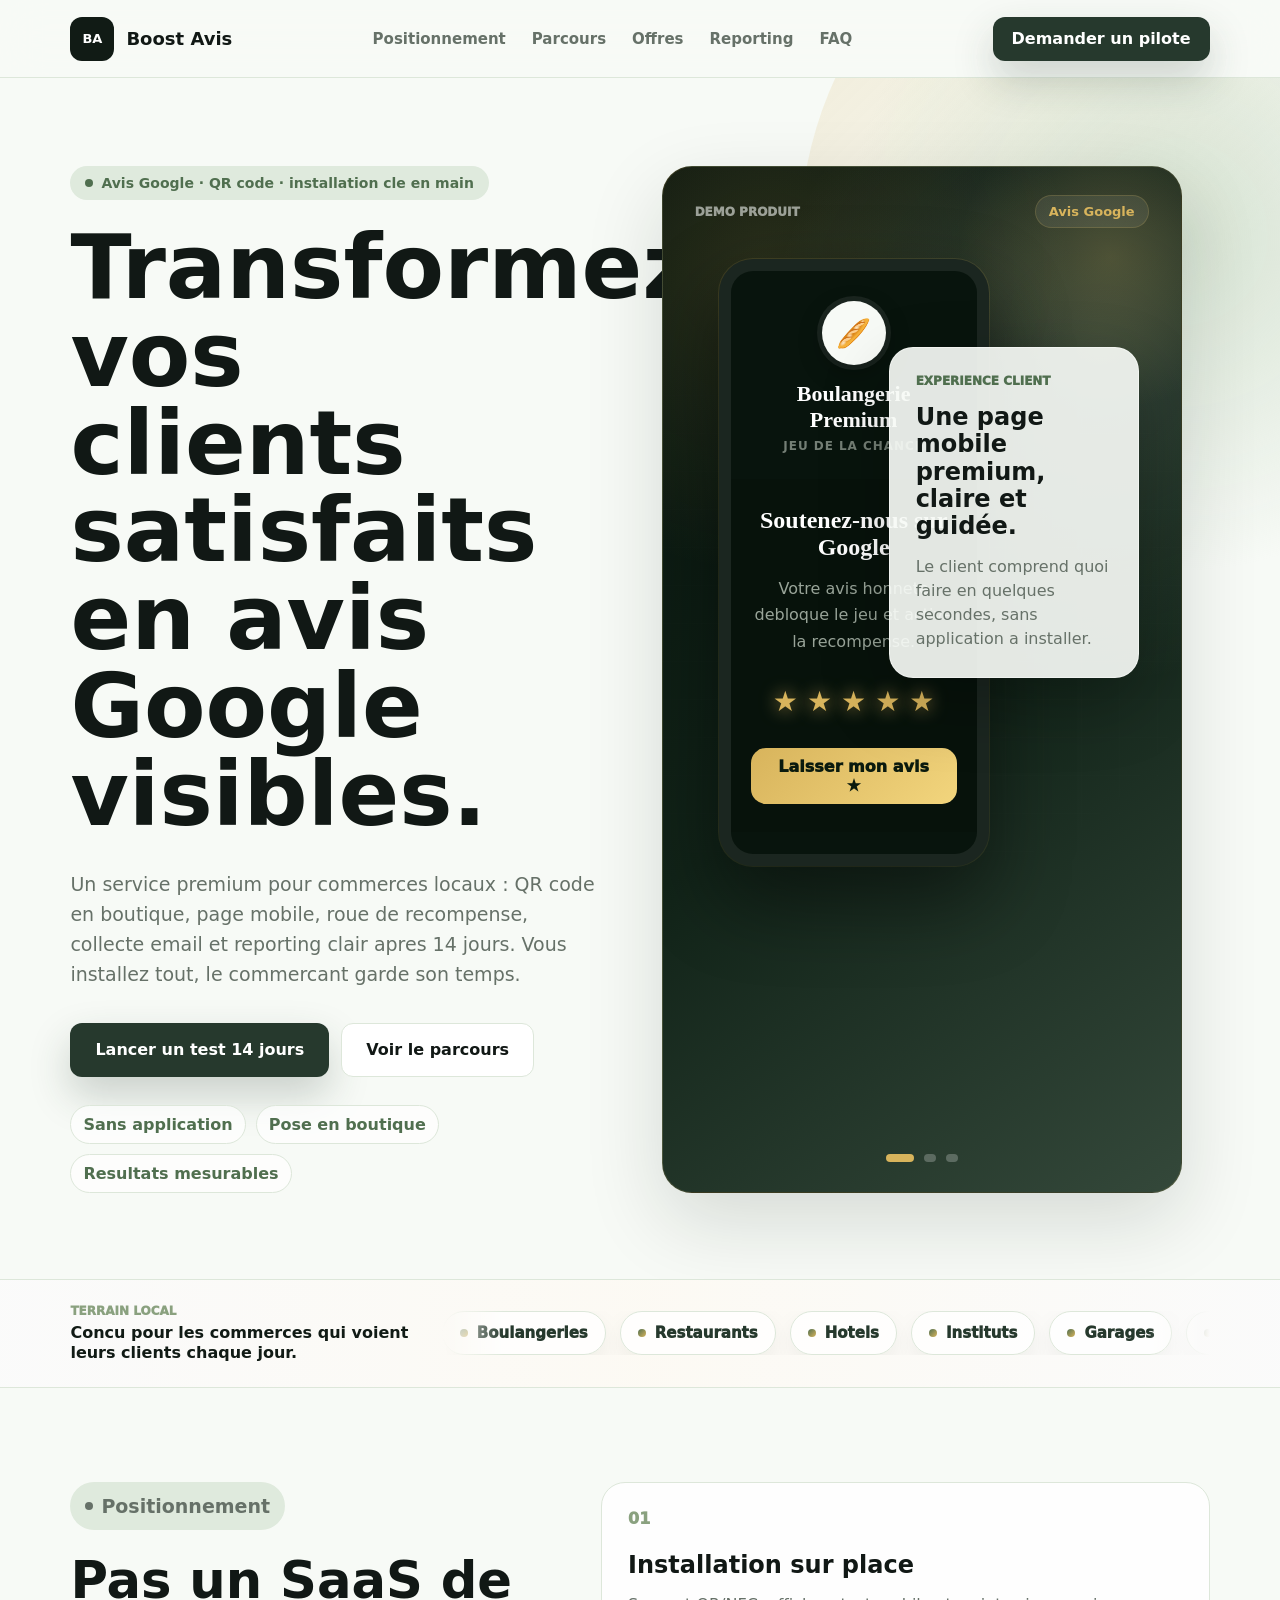
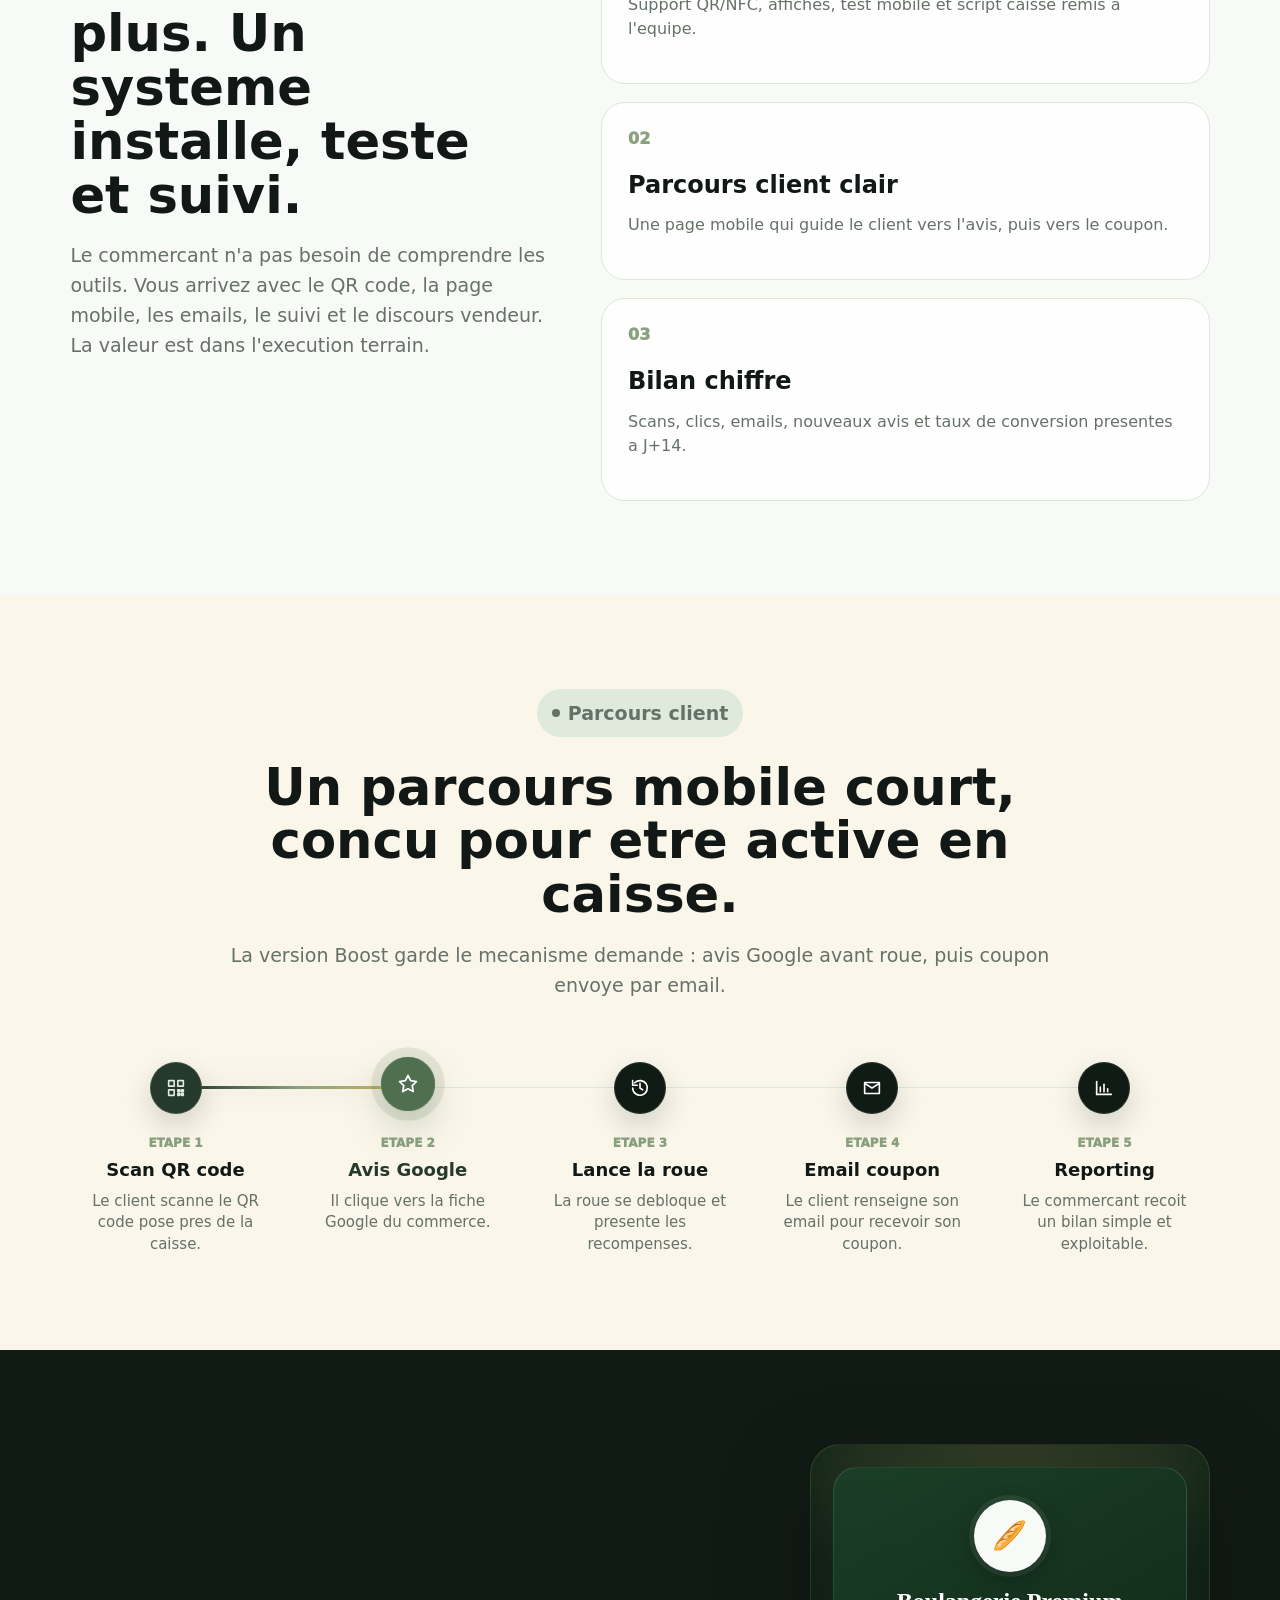
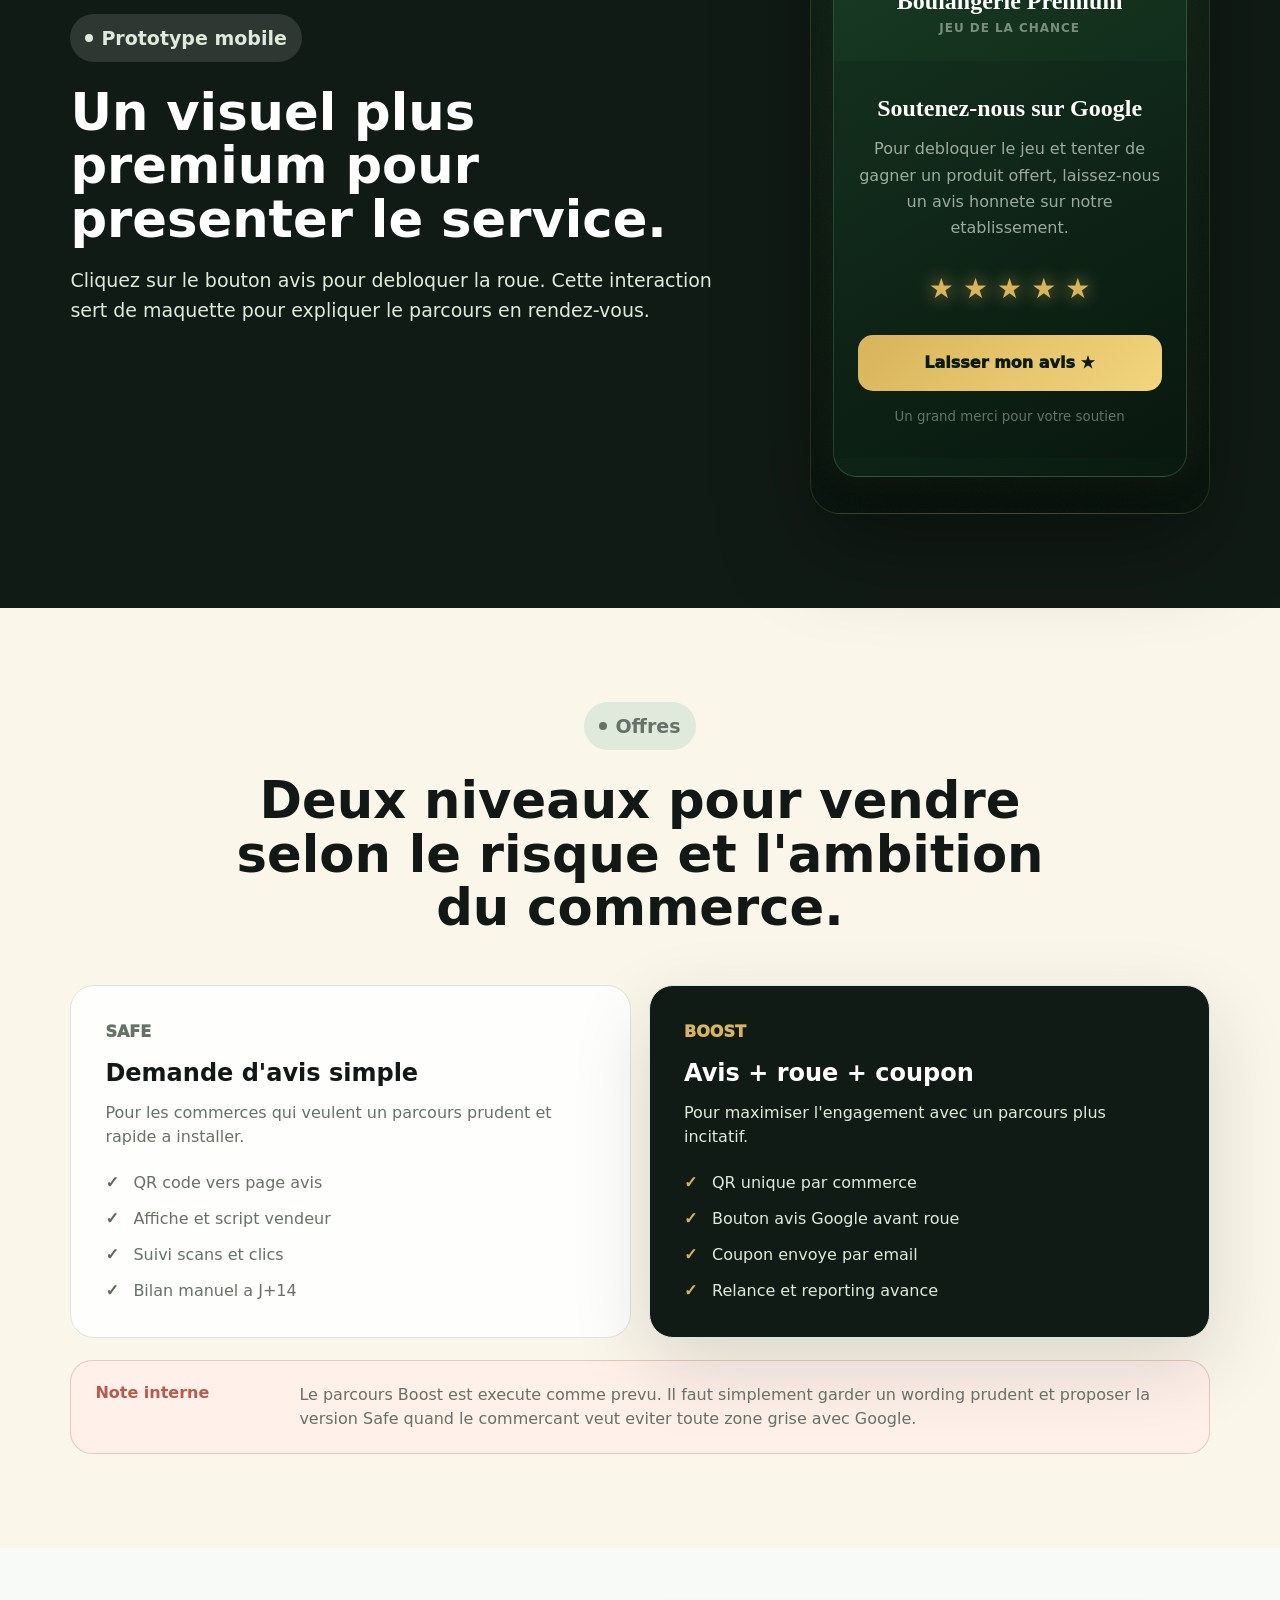
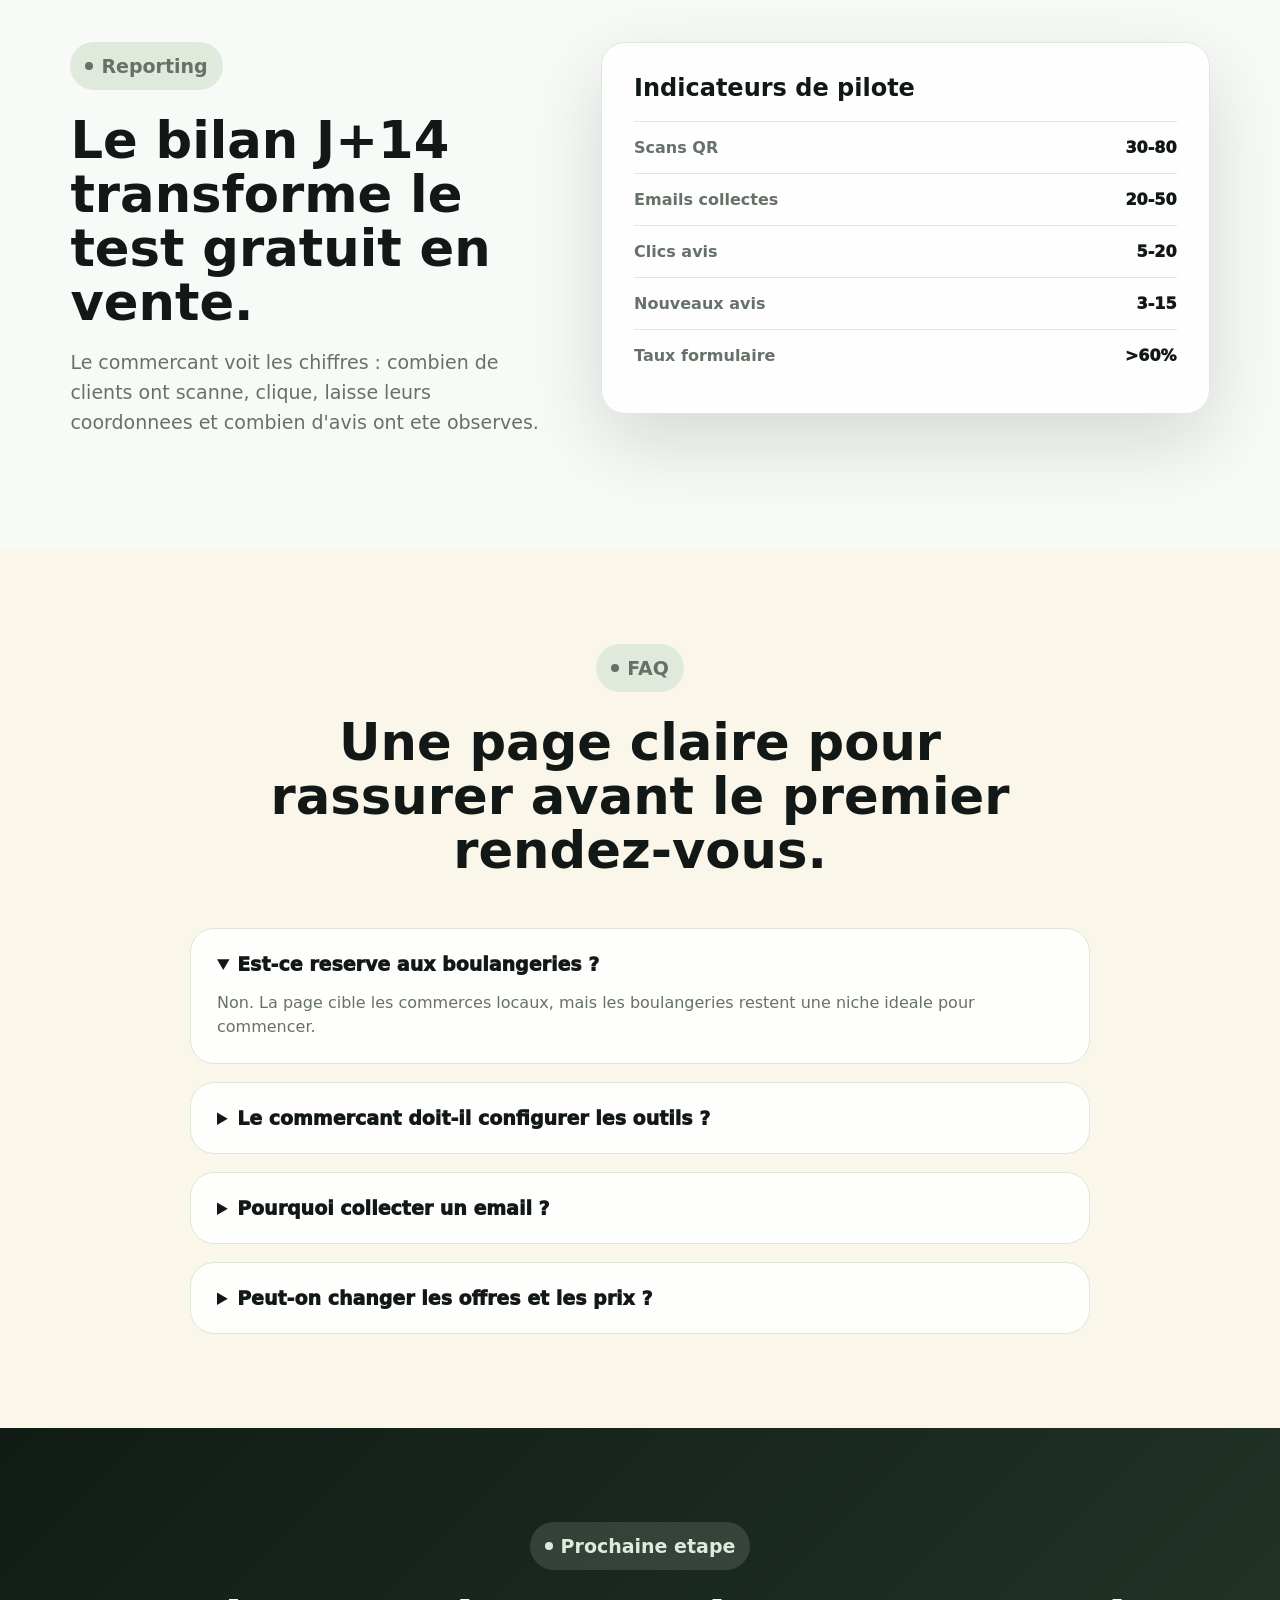
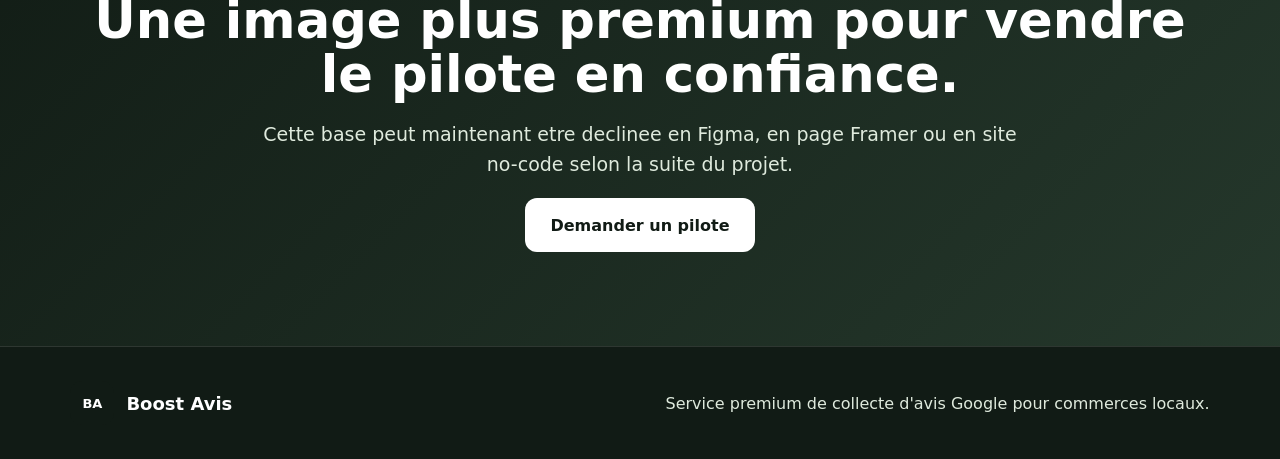
==== index.html @ 2cc5ddd1 "Add files via upload" ====
<!doctype html>
<html lang="fr">
  <head>
    <meta charset="UTF-8" />
    <meta name="viewport" content="width=device-width, initial-scale=1.0" />
    <title>Boost Avis Google - Service premium pour commerces locaux</title>
    <link rel="stylesheet" href="styles.css" />
  </head>
  <body>
    <header class="site-header">
      <a class="brand" href="#top" aria-label="Boost Avis Google">
        <span class="brand-mark">BA</span>
        <span>Boost Avis</span>
      </a>

      <nav class="main-nav" aria-label="Navigation principale">
        <a href="#positionnement">Positionnement</a>
        <a href="#parcours">Parcours</a>
        <a href="#offres">Offres</a>
        <a href="#reporting">Reporting</a>
        <a href="#faq">FAQ</a>
      </nav>

      <a class="button button-primary button-small" href="#contact">Demander un pilote</a>
    </header>

    <main id="top">
      <section class="hero">
        <div class="hero-copy">
          <p class="eyebrow">Avis Google · QR code · installation cle en main</p>
          <h1>Transformez vos clients satisfaits en avis Google visibles.</h1>
          <p class="lead">
            Un service premium pour commerces locaux : QR code en boutique, page
            mobile, roue de recompense, collecte email et reporting clair apres
            14 jours. Vous installez tout, le commercant garde son temps.
          </p>

          <div class="hero-actions">
            <a class="button button-primary" href="#contact">Lancer un test 14 jours</a>
            <a class="button button-secondary" href="#parcours">Voir le parcours</a>
          </div>

          <div class="trust-points" aria-label="Arguments principaux">
            <span>Sans application</span>
            <span>Pose en boutique</span>
            <span>Resultats mesurables</span>
          </div>
        </div>

        <div class="hero-visual hero-slideshow" aria-label="Apercu anime du service">
          <div class="showcase-top">
            <span>Demo produit</span>
            <strong id="showcaseTitle">Avis Google</strong>
          </div>

          <div class="showcase-stage">
            <article class="showcase-slide is-active" data-hero-slide="review" data-title="Avis Google">
              <div class="showcase-phone review-phone">
                <div class="app-logo">🥖</div>
                <p class="app-place">Boulangerie Premium</p>
                <span class="app-subtitle">Jeu de la chance</span>
                <div class="app-body hero-app-body">
                  <h3>Soutenez-nous sur Google</h3>
                  <p>Votre avis honnete debloque le jeu et active la recompense.</p>
                  <div class="app-stars" aria-label="Avis cinq etoiles">
                    <span>★</span><span>★</span><span>★</span><span>★</span><span>★</span>
                  </div>
                  <button class="gold-button" type="button">Laisser mon avis ★</button>
                </div>
              </div>
              <div class="showcase-panel">
                <span class="panel-label">Experience client</span>
                <h3>Une page mobile premium, claire et guidée.</h3>
                <p>Le client comprend quoi faire en quelques secondes, sans application a installer.</p>
              </div>
            </article>

            <article class="showcase-slide" data-hero-slide="game" data-title="Jeu de la chance">
              <div class="showcase-game">
                <span class="game-pill">✦ Jeu de la chance</span>
                <h3>Choisissez votre carte</h3>
                <p>Selectionnez une carte mystere et decouvrez votre surprise.</p>
                <div class="showcase-prize-card">
                  <span class="sparkle">✦</span>
                  <span class="prize-emoji">🥐</span>
                  <strong>Croissant Artisanal</strong>
                  <small>Votre gain</small>
                </div>
                <div class="game-dots"><span></span><span></span><span></span></div>
                <div class="prize-odds hero-odds">
                  <div><span>🥐 Croissant</span><strong>50%</strong></div>
                  <div><span>🥖 Baguette</span><strong>48%</strong></div>
                  <div><span>🍰 Patisserie</span><strong>2%</strong></div>
                </div>
              </div>
            </article>

            <article class="showcase-slide" data-hero-slide="vendor" data-title="Validation vendeur">
              <div class="vendor-desktop">
                <div class="panel-topline">
                  <span>Interface vendeur</span>
                  <strong>En caisse</strong>
                </div>
                <div class="seller-card">
                  <span class="seller-status">Coupon a valider</span>
                  <strong>CAF-8K2</strong>
                  <small>Cafe offert · usage unique</small>
                  <button class="seller-action" type="button">Valider le gain</button>
                </div>
                <div class="seller-stats">
                  <div><span>Scans</span><strong>74</strong></div>
                  <div><span>Clics avis</span><strong>21</strong></div>
                  <div><span>Coupons</span><strong>12</strong></div>
                </div>
              </div>

              <div class="coupon-preview">
                <div class="qr-grid" aria-hidden="true">
                  <span></span><span></span><span></span><span></span><span></span>
                  <span></span><span></span><span></span><span></span><span></span>
                  <span></span><span></span><span></span><span></span><span></span>
                  <span></span><span></span><span></span><span></span><span></span>
                  <span></span><span></span><span></span><span></span><span></span>
                </div>
                <strong>QR coupon</strong>
                <span>Usage unique</span>
              </div>
            </article>
          </div>

          <div class="showcase-controls" aria-label="Navigation du visuel">
            <button class="showcase-dot is-active" type="button" data-hero-target="0" aria-label="Voir l'ecran avis"></button>
            <button class="showcase-dot" type="button" data-hero-target="1" aria-label="Voir l'ecran jeu"></button>
            <button class="showcase-dot" type="button" data-hero-target="2" aria-label="Voir l'interface vendeur"></button>
          </div>
        </div>
      </section>

      <section class="client-strip" aria-label="Commerces compatibles">
        <div class="strip-inner">
          <div class="strip-copy">
            <span class="strip-kicker">Terrain local</span>
            <strong>Concu pour les commerces qui voient leurs clients chaque jour.</strong>
          </div>
          <div class="strip-marquee" aria-hidden="true">
            <div class="strip-track">
              <span><i></i>Boulangeries</span>
              <span><i></i>Restaurants</span>
              <span><i></i>Hotels</span>
              <span><i></i>Instituts</span>
              <span><i></i>Garages</span>
              <span><i></i>Commerces locaux</span>
              <span><i></i>Boulangeries</span>
              <span><i></i>Restaurants</span>
              <span><i></i>Hotels</span>
              <span><i></i>Instituts</span>
              <span><i></i>Garages</span>
              <span><i></i>Commerces locaux</span>
            </div>
          </div>
        </div>
      </section>

      <section class="positioning" id="positionnement">
        <div class="section-copy">
          <p class="eyebrow">Positionnement</p>
          <h2>Pas un SaaS de plus. Un systeme installe, teste et suivi.</h2>
          <p>
            Le commercant n'a pas besoin de comprendre les outils. Vous arrivez
            avec le QR code, la page mobile, les emails, le suivi et le discours
            vendeur. La valeur est dans l'execution terrain.
          </p>
        </div>

        <div class="position-grid">
          <article>
            <span>01</span>
            <h3>Installation sur place</h3>
            <p>Support QR/NFC, affiches, test mobile et script caisse remis a l'equipe.</p>
          </article>
          <article>
            <span>02</span>
            <h3>Parcours client clair</h3>
            <p>Une page mobile qui guide le client vers l'avis, puis vers le coupon.</p>
          </article>
          <article>
            <span>03</span>
            <h3>Bilan chiffre</h3>
            <p>Scans, clics, emails, nouveaux avis et taux de conversion presentes a J+14.</p>
          </article>
        </div>
      </section>

      <section class="journey" id="parcours">
        <div class="section-heading">
          <p class="eyebrow">Parcours client</p>
          <h2>Un parcours mobile court, concu pour etre active en caisse.</h2>
          <p>
            La version Boost garde le mecanisme demande : avis Google avant roue,
            puis coupon envoye par email.
          </p>
        </div>

        <div class="journey-timeline" aria-label="Parcours client anime">
          <div class="timeline-track" aria-hidden="true">
            <span class="timeline-progress"></span>
            <span class="timeline-dot"></span>
          </div>

          <article class="timeline-step is-active">
            <div class="timeline-icon">
              <svg viewBox="0 0 24 24" aria-hidden="true">
                <path d="M4 4h6v6H4zM14 4h6v6h-6zM4 14h6v6H4z" />
                <path d="M14 14h2v2h-2zM18 14h2v2h-2zM14 18h2v2h-2zM18 18h2v2h-2z" />
              </svg>
            </div>
            <span>Etape 1</span>
            <h3>Scan QR code</h3>
            <p>Le client scanne le QR code pose pres de la caisse.</p>
          </article>

          <article class="timeline-step">
            <div class="timeline-icon">
              <svg viewBox="0 0 24 24" aria-hidden="true">
                <path d="m12 3 2.7 5.5 6.1.9-4.4 4.3 1 6.1L12 17l-5.4 2.8 1-6.1-4.4-4.3 6.1-.9z" />
              </svg>
            </div>
            <span>Etape 2</span>
            <h3>Avis Google</h3>
            <p>Il clique vers la fiche Google du commerce.</p>
          </article>

          <article class="timeline-step">
            <div class="timeline-icon">
              <svg viewBox="0 0 24 24" aria-hidden="true">
                <path d="M4 12a8 8 0 1 0 2.3-5.7" />
                <path d="M4 4v5h5" />
                <path d="M12 7v5l3 2" />
              </svg>
            </div>
            <span>Etape 3</span>
            <h3>Lance la roue</h3>
            <p>La roue se debloque et presente les recompenses.</p>
          </article>

          <article class="timeline-step">
            <div class="timeline-icon">
              <svg viewBox="0 0 24 24" aria-hidden="true">
                <path d="M20 7 12 12 4 7" />
                <path d="M4 6h16v12H4z" />
              </svg>
            </div>
            <span>Etape 4</span>
            <h3>Email coupon</h3>
            <p>Le client renseigne son email pour recevoir son coupon.</p>
          </article>

          <article class="timeline-step">
            <div class="timeline-icon">
              <svg viewBox="0 0 24 24" aria-hidden="true">
                <path d="M4 19V5" />
                <path d="M4 19h16" />
                <path d="M8 16v-5" />
                <path d="M12 16V8" />
                <path d="M16 16v-3" />
              </svg>
            </div>
            <span>Etape 5</span>
            <h3>Reporting</h3>
            <p>Le commercant recoit un bilan simple et exploitable.</p>
          </article>
        </div>
      </section>

      <section class="interactive-section">
        <div class="interactive-copy">
          <p class="eyebrow">Prototype mobile</p>
          <h2>Un visuel plus premium pour presenter le service.</h2>
          <p>
            Cliquez sur le bouton avis pour debloquer la roue. Cette interaction
            sert de maquette pour expliquer le parcours en rendez-vous.
          </p>
        </div>

        <div class="client-app-demo" aria-label="Simulation du parcours client">
          <div class="app-screen app-review is-active" data-demo-screen="review">
            <div class="app-card">
              <div class="app-logo">🥖</div>
              <p class="app-place">Boulangerie Premium</p>
              <span class="app-subtitle">Jeu de la chance</span>

              <div class="app-body">
                <h3>Soutenez-nous sur Google</h3>
                <p>
                  Pour debloquer le jeu et tenter de gagner un produit offert,
                  laissez-nous un avis honnete sur notre etablissement.
                </p>
                <div class="app-stars" aria-label="Avis cinq etoiles">
                  <span>★</span><span>★</span><span>★</span><span>★</span><span>★</span>
                </div>
                <button class="gold-button" id="reviewButton" type="button">Laisser mon avis ★</button>
                <small>Un grand merci pour votre soutien</small>
              </div>
            </div>
          </div>

          <div class="app-screen app-game" data-demo-screen="game">
            <span class="game-pill">✦ Jeu de la chance</span>
            <h3>Choisissez votre carte</h3>
            <p>Selectionnez une carte mystere et decouvrez votre surprise.</p>

            <div class="mystery-card-demo" id="mysteryCard">
              <div class="mystery-front">
                <span class="sparkle">✦</span>
                <strong>?</strong>
                <small>Carte 1</small>
              </div>
              <div class="mystery-back">
                <span class="prize-emoji">🥐</span>
                <strong>Croissant Artisanal</strong>
                <small>Votre gain</small>
              </div>
            </div>

            <div class="game-dots"><span></span><span></span><span></span></div>

            <div class="prize-odds">
              <div><span>🥐 Croissant</span><strong>50%</strong></div>
              <div><span>🥖 Baguette</span><strong>48%</strong></div>
              <div><span>🍰 Patisserie</span><strong>2%</strong></div>
            </div>

            <button class="gold-button is-hidden" id="claimButton" type="button">Recuperer mon gain 🎁</button>
          </div>

          <form class="app-screen app-form" id="couponForm" data-demo-screen="form">
            <div class="form-prize">
              <span>🥐</span>
              <h3>Felicitations !</h3>
              <p>Vous avez gagne : Croissant Artisanal</p>
            </div>

            <div class="claim-title">
              <span>🎁</span>
              <div>
                <strong>Reclamez votre gain</strong>
                <small>Remplissez le formulaire ci-dessous</small>
              </div>
            </div>

            <label>
              Prenom
              <input type="text" placeholder="Jean" />
            </label>
            <label>
              Nom
              <input type="text" placeholder="Dupont" />
            </label>
            <label>
              Email
              <input type="email" placeholder="jean.dupont@exemple.fr" />
            </label>
            <button class="gold-button" type="submit">Recevoir mon gain 🎁</button>
            <small class="privacy-note">Vos donnees sont securisees et ne seront pas revendues.</small>
          </form>
        </div>
      </section>

      <section class="offers" id="offres">
        <div class="section-heading">
          <p class="eyebrow">Offres</p>
          <h2>Deux niveaux pour vendre selon le risque et l'ambition du commerce.</h2>
        </div>

        <div class="offer-grid">
          <article class="offer-card">
            <p class="offer-label">Safe</p>
            <h3>Demande d'avis simple</h3>
            <p>Pour les commerces qui veulent un parcours prudent et rapide a installer.</p>
            <ul>
              <li>QR code vers page avis</li>
              <li>Affiche et script vendeur</li>
              <li>Suivi scans et clics</li>
              <li>Bilan manuel a J+14</li>
            </ul>
          </article>

          <article class="offer-card offer-featured">
            <p class="offer-label">Boost</p>
            <h3>Avis + roue + coupon</h3>
            <p>Pour maximiser l'engagement avec un parcours plus incitatif.</p>
            <ul>
              <li>QR unique par commerce</li>
              <li>Bouton avis Google avant roue</li>
              <li>Coupon envoye par email</li>
              <li>Relance et reporting avance</li>
            </ul>
          </article>
        </div>

        <aside class="risk-note">
          <strong>Note interne</strong>
          <p>
            Le parcours Boost est execute comme prevu. Il faut simplement garder
            un wording prudent et proposer la version Safe quand le commercant
            veut eviter toute zone grise avec Google.
          </p>
        </aside>
      </section>

      <section class="reporting" id="reporting">
        <div class="section-copy">
          <p class="eyebrow">Reporting</p>
          <h2>Le bilan J+14 transforme le test gratuit en vente.</h2>
          <p>
            Le commercant voit les chiffres : combien de clients ont scanne,
            clique, laisse leurs coordonnees et combien d'avis ont ete observes.
          </p>
        </div>

        <div class="report-card">
          <h3>Indicateurs de pilote</h3>
          <dl>
            <div><dt>Scans QR</dt><dd>30-80</dd></div>
            <div><dt>Emails collectes</dt><dd>20-50</dd></div>
            <div><dt>Clics avis</dt><dd>5-20</dd></div>
            <div><dt>Nouveaux avis</dt><dd>3-15</dd></div>
            <div><dt>Taux formulaire</dt><dd>&gt;60%</dd></div>
          </dl>
        </div>
      </section>

      <section class="faq" id="faq">
        <div class="section-heading">
          <p class="eyebrow">FAQ</p>
          <h2>Une page claire pour rassurer avant le premier rendez-vous.</h2>
        </div>

        <div class="faq-list">
          <details open>
            <summary>Est-ce reserve aux boulangeries ?</summary>
            <p>Non. La page cible les commerces locaux, mais les boulangeries restent une niche ideale pour commencer.</p>
          </details>
          <details>
            <summary>Le commercant doit-il configurer les outils ?</summary>
            <p>Non. Le service est vendu comme une installation cle en main avec support physique et formation rapide.</p>
          </details>
          <details>
            <summary>Pourquoi collecter un email ?</summary>
            <p>Pour envoyer le coupon, suivre les resultats et permettre une relance propre apres quelques jours.</p>
          </details>
          <details>
            <summary>Peut-on changer les offres et les prix ?</summary>
            <p>Oui. Cette page est une base editable : textes, tarifs, modules et promesses peuvent etre adaptes.</p>
          </details>
        </div>
      </section>

      <section class="final-cta" id="contact">
        <p class="eyebrow">Prochaine etape</p>
        <h2>Une image plus premium pour vendre le pilote en confiance.</h2>
        <p>
          Cette base peut maintenant etre declinee en Figma, en page Framer ou en
          site no-code selon la suite du projet.
        </p>
        <a class="button button-light" href="mailto:contact@boostavis.fr">Demander un pilote</a>
      </section>
    </main>

    <footer class="site-footer">
      <a class="brand" href="#top">
        <span class="brand-mark">BA</span>
        <span>Boost Avis</span>
      </a>
      <p>Service premium de collecte d'avis Google pour commerces locaux.</p>
    </footer>

    <script src="script.js"></script>
  </body>
</html>
---- styles.css ----
:root {
  --sage-25: #f7faf6;
  --sage-50: #eef5ed;
  --sage-100: #dfeadd;
  --sage-200: #c7d8c2;
  --sage-400: #8aa17f;
  --sage-600: #506f4f;
  --sage-800: #26392d;
  --sage-950: #111b15;
  --cream: #fbf6ea;
  --gold: #d8b45c;
  --clay: #b56f50;
  --ink: #111815;
  --muted: #667168;
  --line: #dde7da;
  --white: #ffffff;
  --danger-bg: #fff0ea;
  --danger: #bb594a;
  --shadow: 0 28px 80px rgba(17, 27, 21, 0.14);
}

* {
  box-sizing: border-box;
}

html {
  scroll-behavior: smooth;
}

body {
  margin: 0;
  background: var(--sage-25);
  color: var(--ink);
  font-family:
    Inter, ui-sans-serif, system-ui, -apple-system, BlinkMacSystemFont, "Segoe UI",
    sans-serif;
}

a {
  color: inherit;
  text-decoration: none;
}

button,
input {
  font: inherit;
}

.site-header {
  align-items: center;
  background: rgba(247, 250, 246, 0.88);
  backdrop-filter: blur(20px);
  border-bottom: 1px solid var(--line);
  display: flex;
  gap: 28px;
  height: 78px;
  justify-content: space-between;
  padding: 0 5.5vw;
  position: sticky;
  top: 0;
  z-index: 30;
}

.brand,
.main-nav,
.hero-actions,
.trust-points {
  align-items: center;
  display: flex;
}

.brand {
  gap: 12px;
  font-size: 18px;
  font-weight: 900;
}

.brand-mark {
  align-items: center;
  background: var(--sage-950);
  border-radius: 12px;
  color: var(--white);
  display: inline-flex;
  font-size: 13px;
  height: 44px;
  justify-content: center;
  letter-spacing: 0;
  width: 44px;
}

.main-nav {
  color: var(--muted);
  gap: 26px;
  font-size: 15px;
  font-weight: 800;
}

.button {
  align-items: center;
  border: 1px solid transparent;
  border-radius: 12px;
  cursor: pointer;
  display: inline-flex;
  font-weight: 900;
  justify-content: center;
  min-height: 54px;
  padding: 0 24px;
  transition:
    transform 180ms ease,
    box-shadow 180ms ease,
    background-color 180ms ease;
}

.button:hover {
  transform: translateY(-1px);
}

.button-primary {
  background: var(--sage-800);
  box-shadow: 0 18px 40px rgba(38, 57, 45, 0.22);
  color: var(--white);
}

.button-secondary {
  background: var(--white);
  border-color: var(--line);
  color: var(--ink);
}

.button-dark {
  background: var(--sage-950);
  color: var(--white);
}

.button-light {
  background: var(--white);
  color: var(--sage-950);
}

.button-small {
  min-height: 44px;
  padding: 0 18px;
}

.full {
  width: 100%;
}

.hero {
  display: grid;
  gap: 60px;
  grid-template-columns: minmax(0, 0.95fr) minmax(520px, 0.82fr);
  min-height: 780px;
  overflow: hidden;
  padding: 88px 5.5vw 86px;
  position: relative;
}

.hero::before {
  background:
    radial-gradient(circle at center, rgba(199, 216, 194, 0.68), transparent 62%),
    linear-gradient(135deg, rgba(216, 180, 92, 0.22), transparent 55%);
  border-radius: 999px;
  content: "";
  height: 760px;
  position: absolute;
  right: -280px;
  top: -220px;
  width: 760px;
  z-index: -1;
}

.hero-copy {
  max-width: 730px;
}

.eyebrow {
  align-items: center;
  background: var(--sage-100);
  border-radius: 999px;
  color: var(--sage-600);
  display: inline-flex;
  font-size: 14px;
  font-weight: 900;
  gap: 8px;
  margin: 0 0 24px;
  padding: 9px 15px;
}

.eyebrow::before {
  background: currentColor;
  border-radius: 999px;
  content: "";
  height: 8px;
  width: 8px;
}

h1,
h2,
h3,
p {
  margin-top: 0;
}

h1 {
  font-size: clamp(54px, 7vw, 92px);
  letter-spacing: 0;
  line-height: 0.98;
  margin-bottom: 30px;
}

h2 {
  font-size: clamp(34px, 4vw, 56px);
  letter-spacing: 0;
  line-height: 1.05;
  margin-bottom: 18px;
}

h3 {
  font-size: 24px;
  line-height: 1.14;
  margin-bottom: 14px;
}

.lead,
.section-copy p,
.section-heading p,
.interactive-copy p,
.final-cta p {
  color: var(--muted);
  font-size: 19px;
  line-height: 1.58;
}

.lead {
  max-width: 650px;
}

.hero-actions {
  flex-wrap: wrap;
  gap: 12px;
  margin: 34px 0 28px;
}

.trust-points {
  color: var(--sage-600);
  flex-wrap: wrap;
  gap: 10px;
  font-weight: 850;
}

.trust-points span {
  background: rgba(255, 255, 255, 0.72);
  border: 1px solid var(--line);
  border-radius: 999px;
  padding: 9px 12px;
}

.hero-visual {
  background:
    radial-gradient(circle at 68% 22%, rgba(216, 180, 92, 0.2), transparent 32%),
    linear-gradient(145deg, var(--sage-950), var(--sage-800) 46%, var(--sage-100));
  border: 1px solid var(--line);
  border-radius: 30px;
  min-height: 620px;
  position: relative;
  box-shadow: var(--shadow);
}

.glass-panel,
.mobile-flow,
.qr-object {
  position: absolute;
}

.glass-panel,
.qr-object,
.demo-device,
.offer-card,
.report-card,
.faq-list details,
.position-grid article,
.journey-grid article {
  background: rgba(255, 255, 255, 0.88);
  border: 1px solid var(--line);
  border-radius: 24px;
}

.dashboard-panel {
  box-shadow: var(--shadow);
  left: 34px;
  padding: 28px;
  top: 58px;
  width: 286px;
}

.seller-panel {
  background: rgba(247, 250, 246, 0.94);
  overflow: hidden;
}

.seller-panel::before {
  background: radial-gradient(circle, rgba(216, 180, 92, 0.24), transparent 62%);
  content: "";
  height: 220px;
  position: absolute;
  right: -90px;
  top: -110px;
  width: 220px;
}

.panel-topline,
.metric-list div,
.report-card div {
  align-items: center;
  display: flex;
  justify-content: space-between;
}

.panel-topline {
  color: var(--muted);
  font-size: 14px;
  font-weight: 850;
  margin-bottom: 28px;
}

.panel-topline strong {
  color: var(--sage-600);
}

.seller-card {
  background: var(--sage-950);
  border: 1px solid rgba(216, 180, 92, 0.28);
  border-radius: 20px;
  color: var(--white);
  display: grid;
  gap: 10px;
  padding: 20px;
  position: relative;
}

.seller-status {
  color: var(--gold);
  font-size: 12px;
  font-weight: 950;
  text-transform: uppercase;
}

.seller-card strong {
  font-size: 30px;
  letter-spacing: 0;
  line-height: 1;
}

.seller-card small {
  color: var(--sage-100);
  font-weight: 750;
}

.seller-action {
  background: linear-gradient(135deg, var(--gold), #f0d583);
  border: 0;
  border-radius: 12px;
  color: var(--sage-950);
  cursor: pointer;
  font-weight: 950;
  margin-top: 10px;
  min-height: 44px;
}

.seller-stats {
  display: grid;
  gap: 10px;
  grid-template-columns: repeat(3, minmax(0, 1fr));
  margin-top: 18px;
}

.seller-stats div {
  background: var(--sage-50);
  border: 1px solid var(--line);
  border-radius: 16px;
  padding: 13px 10px;
}

.seller-stats span {
  color: var(--muted);
  display: block;
  font-size: 11px;
  font-weight: 850;
  margin-bottom: 6px;
}

.seller-stats strong {
  color: var(--sage-950);
  display: block;
  font-size: 20px;
}

.hero-metric strong {
  display: block;
  font-size: 64px;
  letter-spacing: 0;
  line-height: 0.95;
}

.hero-metric span {
  color: var(--muted);
  font-weight: 800;
}

.chart-bars {
  align-items: end;
  display: grid;
  gap: 10px;
  grid-template-columns: repeat(6, 1fr);
  height: 112px;
  margin: 26px 0 18px;
}

.chart-bars span {
  background: linear-gradient(180deg, var(--sage-600), var(--sage-200));
  border-radius: 999px 999px 8px 8px;
}

.chart-bars span:nth-child(1) { height: 44%; }
.chart-bars span:nth-child(2) { height: 68%; }
.chart-bars span:nth-child(3) { height: 52%; }
.chart-bars span:nth-child(4) { height: 82%; }
.chart-bars span:nth-child(5) { height: 70%; }
.chart-bars span:nth-child(6) { height: 94%; }

.metric-list,
.report-card dl {
  margin: 0;
}

.metric-list div,
.report-card div {
  border-top: 1px solid var(--line);
  padding: 12px 0;
}

dt {
  color: var(--muted);
  font-weight: 750;
}

dd {
  font-weight: 950;
  margin: 0;
}

.mobile-flow {
  background: var(--sage-950);
  border-radius: 40px;
  box-shadow: 0 28px 70px rgba(17, 27, 21, 0.3);
  height: 500px;
  padding: 14px;
  right: 26px;
  top: 82px;
  width: 238px;
  z-index: 2;
}

.mobile-screen {
  background:
    radial-gradient(circle at 50% 0%, rgba(216, 180, 92, 0.14), transparent 35%),
    linear-gradient(180deg, #17291d, #0f1d15);
  border-radius: 30px;
  color: var(--white);
  height: 100%;
  padding: 30px 20px;
}

.screen-kicker {
  color: var(--gold);
  font-size: 13px;
  font-weight: 950;
  margin-bottom: 18px;
  text-transform: uppercase;
}

.client-logo {
  align-items: center;
  background: var(--white);
  border-radius: 999px;
  box-shadow: 0 0 0 5px rgba(255, 255, 255, 0.08);
  color: var(--sage-950);
  display: flex;
  font-weight: 950;
  height: 58px;
  justify-content: center;
  margin: 0 auto 18px;
  width: 58px;
}

.mobile-screen h2 {
  color: var(--white);
  font-size: 27px;
  line-height: 1.05;
  text-align: center;
}

.mobile-screen p:not(.screen-kicker) {
  color: rgba(247, 250, 246, 0.72);
  line-height: 1.45;
  text-align: center;
}

.hero-stars {
  display: flex;
  gap: 6px;
  justify-content: center;
  margin: 18px 0 20px;
}

.hero-stars span {
  animation: star-pop 1.8s ease-in-out infinite;
  color: var(--gold);
  filter: drop-shadow(0 0 8px rgba(216, 180, 92, 0.55));
  font-size: 24px;
  line-height: 1;
}

.hero-stars span:nth-child(2) { animation-delay: 120ms; }
.hero-stars span:nth-child(3) { animation-delay: 240ms; }
.hero-stars span:nth-child(4) { animation-delay: 360ms; }
.hero-stars span:nth-child(5) { animation-delay: 480ms; }

@keyframes star-pop {
  0%, 100% {
    opacity: 0.64;
    transform: translateY(0) scale(0.92);
  }

  35% {
    opacity: 1;
    transform: translateY(-3px) scale(1.12);
  }
}

.mock-cta {
  background: linear-gradient(135deg, var(--gold), #f0d583);
  border: 0;
  border-radius: 14px;
  color: var(--sage-950);
  font-weight: 950;
  margin: 18px 0;
  min-height: 52px;
  width: 100%;
}

.unlock-card {
  background: rgba(255, 255, 255, 0.06);
  border: 1px solid rgba(216, 180, 92, 0.22);
  border-radius: 18px;
  display: grid;
  gap: 8px;
  padding: 18px;
}

.unlock-card span {
  color: var(--gold);
  font-size: 12px;
  font-weight: 950;
  text-transform: uppercase;
}

.unlock-card strong {
  color: var(--white);
}

.unlock-card small {
  color: rgba(247, 250, 246, 0.68);
}

.qr-object {
  align-items: center;
  bottom: 48px;
  box-shadow: var(--shadow);
  display: flex;
  gap: 16px;
  left: 120px;
  padding: 16px;
}

.qr-grid {
  background: var(--sage-25);
  border: 1px solid var(--line);
  border-radius: 12px;
  display: grid;
  gap: 4px;
  grid-template-columns: repeat(5, 11px);
  padding: 10px;
}

.qr-grid span {
  background: var(--sage-950);
  border-radius: 2px;
  height: 11px;
}

.qr-grid span:nth-child(2n),
.qr-grid span:nth-child(7),
.qr-grid span:nth-child(18) {
  opacity: 0;
}

.qr-object p {
  color: var(--sage-800);
  font-weight: 950;
  margin: 0;
}

.client-strip {
  background:
    linear-gradient(90deg, rgba(17, 27, 21, 0.02), rgba(216, 180, 92, 0.07), rgba(17, 27, 21, 0.02)),
    var(--white);
  border-block: 1px solid var(--line);
  overflow: hidden;
  padding: 24px 0;
}

.strip-inner {
  align-items: center;
  display: grid;
  gap: 26px;
  grid-template-columns: minmax(260px, 0.45fr) minmax(0, 1fr);
  padding: 0 5.5vw;
}

.strip-copy {
  display: grid;
  gap: 5px;
}

.strip-kicker {
  color: var(--sage-400);
  font-size: 12px;
  font-weight: 950;
  text-transform: uppercase;
}

.strip-copy strong {
  color: var(--sage-950);
  font-size: 16px;
  line-height: 1.25;
}

.strip-marquee {
  mask-image: linear-gradient(90deg, transparent, #000 8%, #000 92%, transparent);
  overflow: hidden;
}

.strip-track {
  animation: strip-marquee 18s linear infinite;
  display: flex;
  gap: 14px;
  width: max-content;
}

.strip-track span {
  align-items: center;
  background: rgba(255, 255, 255, 0.78);
  border: 1px solid var(--line);
  border-radius: 999px;
  box-shadow: 0 10px 26px rgba(17, 27, 21, 0.06);
  color: var(--sage-800);
  display: inline-flex;
  font-size: 15px;
  font-weight: 950;
  gap: 9px;
  min-width: max-content;
  padding: 12px 17px;
}

.strip-track i {
  background: linear-gradient(135deg, var(--sage-600), var(--gold));
  border-radius: 999px;
  display: inline-block;
  height: 8px;
  width: 8px;
}

.client-strip:hover .strip-track {
  animation-play-state: paused;
}

@keyframes strip-marquee {
  from {
    transform: translateX(0);
  }

  to {
    transform: translateX(-50%);
  }
}

section {
  padding: 94px 5.5vw;
}

.positioning,
.reporting {
  align-items: start;
  display: grid;
  gap: 56px;
  grid-template-columns: minmax(0, 0.78fr) minmax(520px, 1fr);
}

.section-copy {
  max-width: 650px;
}

.section-heading {
  margin: 0 auto 50px;
  max-width: 860px;
  text-align: center;
}

.section-heading .eyebrow {
  margin-left: auto;
  margin-right: auto;
}

.position-grid,
.journey-grid,
.offer-grid,
.faq-list {
  display: grid;
  gap: 18px;
}

.position-grid {
  grid-template-columns: 1fr;
}

.position-grid article,
.journey-grid article {
  padding: 26px;
}

.position-grid span,
.journey-grid span {
  color: var(--sage-400);
  display: block;
  font-weight: 950;
  margin-bottom: 24px;
}

.position-grid p,
.journey-grid p,
.offer-card p,
.offer-card li,
.faq-list p {
  color: var(--muted);
  line-height: 1.5;
}

.journey,
.offers,
.faq {
  background: var(--cream);
}

.journey {
  overflow: hidden;
}

.journey-grid {
  grid-template-columns: repeat(5, minmax(0, 1fr));
}

.journey-timeline {
  --timeline-progress: 0%;
  display: grid;
  gap: 22px;
  grid-template-columns: repeat(5, minmax(0, 1fr));
  margin-top: 62px;
  position: relative;
}

.timeline-track {
  background: var(--line);
  height: 1px;
  left: 10%;
  overflow: visible;
  position: absolute;
  right: 10%;
  top: 25px;
}

.timeline-progress {
  background: linear-gradient(90deg, var(--sage-800), var(--sage-400), var(--gold));
  border-radius: 999px;
  box-shadow: 0 0 24px rgba(80, 111, 79, 0.28);
  display: block;
  height: 3px;
  position: absolute;
  top: -1px;
  transition: width 650ms cubic-bezier(0.2, 0.8, 0.2, 1);
  width: var(--timeline-progress);
}

.timeline-dot {
  background: var(--gold);
  border: 4px solid var(--cream);
  border-radius: 999px;
  box-shadow:
    0 0 0 8px rgba(216, 180, 92, 0.16),
    0 10px 26px rgba(17, 27, 21, 0.18);
  display: block;
  height: 17px;
  left: var(--timeline-progress);
  position: absolute;
  top: -8px;
  transform: translateX(-50%);
  transition: left 650ms cubic-bezier(0.2, 0.8, 0.2, 1);
  width: 17px;
}

.timeline-step {
  align-items: center;
  animation: timeline-step-in 650ms ease forwards;
  display: flex;
  flex-direction: column;
  opacity: 0;
  padding: 0 12px;
  text-align: center;
  transform: translateY(18px);
}

.timeline-step:nth-of-type(2) { animation-delay: 80ms; }
.timeline-step:nth-of-type(3) { animation-delay: 160ms; }
.timeline-step:nth-of-type(4) { animation-delay: 240ms; }
.timeline-step:nth-of-type(5) { animation-delay: 320ms; }
.timeline-step:nth-of-type(6) { animation-delay: 400ms; }

.timeline-icon {
  align-items: center;
  background: var(--sage-950);
  border: 1px solid rgba(255, 255, 255, 0.1);
  border-radius: 999px;
  box-shadow:
    0 12px 28px rgba(17, 27, 21, 0.16),
    0 0 0 0 rgba(80, 111, 79, 0.2);
  color: var(--white);
  display: inline-flex;
  height: 52px;
  justify-content: center;
  margin-bottom: 22px;
  position: relative;
  transition:
    background-color 280ms ease,
    color 280ms ease,
    transform 280ms ease,
    box-shadow 280ms ease;
  width: 52px;
  z-index: 2;
}

.timeline-icon svg {
  fill: none;
  height: 22px;
  stroke: currentColor;
  stroke-linecap: round;
  stroke-linejoin: round;
  stroke-width: 1.8;
  width: 22px;
}

.timeline-step span {
  color: var(--sage-400);
  font-size: 12px;
  font-weight: 950;
  letter-spacing: 0;
  margin-bottom: 10px;
  text-transform: uppercase;
}

.timeline-step h3 {
  font-size: 18px;
  margin-bottom: 10px;
}

.timeline-step p {
  color: var(--muted);
  font-size: 15px;
  line-height: 1.45;
  margin: 0;
  max-width: 190px;
}

.timeline-step.is-active .timeline-icon {
  background: var(--sage-600);
  box-shadow:
    0 16px 34px rgba(80, 111, 79, 0.25),
    0 0 0 9px rgba(80, 111, 79, 0.12);
  transform: translateY(-4px) scale(1.05);
}

.timeline-step.is-active h3 {
  color: var(--sage-800);
}

.timeline-step.is-done .timeline-icon {
  background: var(--sage-800);
  color: var(--sage-100);
}

.timeline-step:hover .timeline-icon {
  transform: translateY(-5px) scale(1.06);
}

@keyframes timeline-step-in {
  to {
    opacity: 1;
    transform: translateY(0);
  }
}

.interactive-section {
  align-items: center;
  background: var(--sage-950);
  color: var(--white);
  display: grid;
  gap: 70px;
  grid-template-columns: minmax(0, 1fr) 400px;
}

.interactive-copy p {
  color: var(--sage-100);
}

.interactive-section .eyebrow,
.final-cta .eyebrow {
  background: rgba(255, 255, 255, 0.12);
  color: var(--sage-100);
}

.demo-device {
  box-shadow: 0 34px 90px rgba(0, 0, 0, 0.28);
  color: var(--ink);
  padding: 28px;
}

.status-pill {
  background: var(--sage-100);
  border-radius: 999px;
  color: var(--sage-800);
  display: inline-flex;
  font-size: 13px;
  font-weight: 950;
  margin-bottom: 24px;
  padding: 8px 12px;
}

.demo-device > p {
  color: var(--muted);
  line-height: 1.45;
}

.reward-state {
  background: var(--sage-50);
  border: 1px dashed var(--line);
  border-radius: 18px;
  color: var(--sage-800);
  font-weight: 850;
  margin: 18px 0;
  padding: 16px;
  text-align: center;
}

.reward-wheel {
  display: grid;
  gap: 16px;
  margin-bottom: 18px;
  opacity: 1;
  transition: opacity 200ms ease;
}

.reward-wheel.is-locked {
  opacity: 0.42;
}

.wheel {
  background:
    conic-gradient(
      var(--sage-800) 0deg 55deg,
      var(--gold) 55deg 110deg,
      var(--sage-200) 110deg 170deg,
      var(--clay) 170deg 230deg,
      var(--sage-600) 230deg 300deg,
      var(--cream) 300deg 360deg
    );
  border: 10px solid var(--white);
  border-radius: 999px;
  box-shadow:
    inset 0 0 0 1px var(--line),
    0 18px 40px rgba(17, 27, 21, 0.14);
  height: 180px;
  justify-self: center;
  transition: transform 600ms cubic-bezier(0.2, 0.8, 0.2, 1);
  width: 180px;
}

.reward-wheel.has-result .wheel {
  transform: rotate(760deg);
}

.coupon-form {
  display: none;
  gap: 14px;
}

.coupon-form.is-visible {
  display: grid;
}

label {
  color: var(--sage-800);
  display: grid;
  font-size: 14px;
  font-weight: 900;
  gap: 8px;
}

input {
  background: var(--sage-25);
  border: 1px solid var(--line);
  border-radius: 14px;
  color: var(--ink);
  min-height: 50px;
  padding: 0 14px;
}

.offer-grid {
  grid-template-columns: repeat(2, minmax(0, 1fr));
}

.offer-card {
  padding: 34px;
}

.offer-featured {
  background: var(--sage-950);
  color: var(--white);
  box-shadow: var(--shadow);
}

.offer-featured p,
.offer-featured li {
  color: var(--sage-100);
}

.offer-label {
  color: var(--sage-500);
  font-weight: 950;
  text-transform: uppercase;
}

.offer-featured .offer-label {
  color: var(--gold);
}

ul {
  display: grid;
  gap: 12px;
  list-style: none;
  margin: 22px 0 0;
  padding: 0;
}

li {
  padding-left: 28px;
  position: relative;
}

li::before {
  color: var(--sage-600);
  content: "✓";
  font-weight: 950;
  left: 0;
  position: absolute;
}

.offer-featured li::before {
  color: var(--gold);
}

.risk-note {
  background: var(--danger-bg);
  border: 1px solid rgba(187, 89, 74, 0.28);
  border-radius: 22px;
  color: var(--muted);
  display: grid;
  gap: 24px;
  grid-template-columns: 180px 1fr;
  margin-top: 22px;
  padding: 22px 24px;
}

.risk-note strong {
  color: var(--danger);
}

.risk-note p {
  line-height: 1.5;
  margin: 0;
}

.report-card {
  box-shadow: var(--shadow);
  padding: 32px;
}

.report-card h3 {
  margin-bottom: 18px;
}

.report-card div {
  border-top: 1px solid var(--line);
  padding: 16px 0;
}

.faq-list {
  margin: 0 auto;
  max-width: 900px;
}

.faq-list details {
  padding: 24px 26px;
}

.faq-list summary {
  cursor: pointer;
  font-size: 19px;
  font-weight: 950;
}

.faq-list p {
  margin: 16px 0 0;
}

.final-cta {
  background:
    linear-gradient(135deg, rgba(17, 27, 21, 0.94), rgba(38, 57, 45, 0.94)),
    var(--sage-950);
  color: var(--white);
  text-align: center;
}

.final-cta p {
  color: var(--sage-100);
  margin-left: auto;
  margin-right: auto;
  max-width: 760px;
}

.site-footer {
  align-items: center;
  background: var(--sage-950);
  border-top: 1px solid rgba(255, 255, 255, 0.12);
  color: var(--white);
  display: flex;
  justify-content: space-between;
  padding: 34px 5.5vw;
}

.site-footer p {
  color: var(--sage-100);
  margin: 0;
}

@media (max-width: 1080px) {
  .main-nav {
    display: none;
  }

  .hero,
  .positioning,
  .interactive-section,
  .reporting {
    grid-template-columns: 1fr;
  }

  .hero-visual {
    min-height: 690px;
  }

  .strip-inner {
    grid-template-columns: 1fr;
  }

  .journey-grid {
    grid-template-columns: repeat(2, minmax(0, 1fr));
  }

  .journey-timeline {
    gap: 28px 18px;
    grid-template-columns: repeat(2, minmax(0, 1fr));
  }

  .timeline-track {
    display: none;
  }

  .timeline-step {
    background: rgba(255, 255, 255, 0.72);
    border: 1px solid var(--line);
    border-radius: 22px;
    padding: 24px 18px;
  }
}

@media (max-width: 720px) {
  .site-header {
    height: auto;
    padding: 14px 18px;
  }

  .site-header .button {
    display: none;
  }

  section,
  .hero,
  .site-footer {
    padding-left: 18px;
    padding-right: 18px;
  }

  .hero {
    gap: 34px;
    min-height: auto;
    padding-top: 54px;
  }

  h1 {
    font-size: 46px;
  }

  h2 {
    font-size: 36px;
  }

  .hero-visual {
    min-height: 850px;
  }

  .dashboard-panel {
    left: 18px;
    right: 18px;
    top: 24px;
    width: auto;
  }

  .mobile-flow {
    left: 50%;
    right: auto;
    top: 360px;
    transform: translateX(-50%);
  }

  .qr-object {
    bottom: 24px;
    left: 18px;
    right: 18px;
  }

  .journey-grid,
  .journey-timeline,
  .offer-grid {
    grid-template-columns: 1fr;
  }

  .timeline-step p {
    max-width: 260px;
  }

  .risk-note {
    grid-template-columns: 1fr;
  }

  .site-footer {
    align-items: flex-start;
    flex-direction: column;
    gap: 18px;
  }
}

/* Product mockups inspired by the client/vendor test maquette */
.hero-client-app {
  height: 520px;
  width: 252px;
}

.product-screen {
  background:
    radial-gradient(circle at 50% 0%, rgba(216, 180, 92, 0.15), transparent 35%),
    linear-gradient(180deg, #17291d, #0b1710);
  color: var(--white);
}

.product-screen .screen-kicker {
  color: var(--gold);
}

.product-screen h2,
.product-screen .unlock-card strong {
  color: var(--white);
}

.product-screen p:not(.screen-kicker) {
  color: rgba(247, 250, 246, 0.72);
}

.product-screen .unlock-card {
  background: rgba(255, 255, 255, 0.06);
  border-color: rgba(216, 180, 92, 0.24);
}

.product-screen .unlock-card span {
  color: var(--gold);
}

.product-screen .unlock-card small {
  color: rgba(247, 250, 246, 0.66);
}

.product-screen .mock-cta {
  background: linear-gradient(135deg, var(--gold), #f2d57d);
  color: var(--sage-950);
}

.client-app-demo {
  background:
    radial-gradient(circle at 50% -10%, rgba(216, 180, 92, 0.18), transparent 34%),
    linear-gradient(180deg, #102418, #07130d);
  border: 1px solid rgba(216, 180, 92, 0.16);
  border-radius: 30px;
  box-shadow: 0 34px 90px rgba(0, 0, 0, 0.34);
  min-height: 670px;
  overflow: hidden;
  padding: 22px;
  position: relative;
  width: min(100%, 420px);
}

.client-app-demo::before {
  background-image: url("data:image/svg+xml,%3Csvg viewBox='0 0 256 256' xmlns='http://www.w3.org/2000/svg'%3E%3Cfilter id='noise'%3E%3CfeTurbulence type='fractalNoise' baseFrequency='0.9' numOctaves='4' stitchTiles='stitch'/%3E%3C/filter%3E%3Crect width='100%25' height='100%25' filter='url(%23noise)' opacity='0.08'/%3E%3C/svg%3E");
  content: "";
  inset: 0;
  opacity: 0.42;
  pointer-events: none;
  position: absolute;
}

.app-screen {
  inset: 22px;
  opacity: 0;
  pointer-events: none;
  position: absolute;
  transform: translateY(18px) scale(0.98);
  transition:
    opacity 420ms ease,
    transform 420ms ease;
}

.app-screen.is-active {
  opacity: 1;
  pointer-events: auto;
  transform: translateY(0) scale(1);
}

.app-card,
.app-form {
  background: linear-gradient(150deg, rgba(27, 63, 39, 0.96), rgba(9, 27, 17, 0.98));
  border: 1px solid rgba(122, 174, 136, 0.24);
  border-radius: 24px;
  box-shadow:
    0 34px 70px rgba(0, 0, 0, 0.32),
    0 0 38px rgba(216, 180, 92, 0.08);
  color: var(--white);
  overflow: hidden;
}

.app-card {
  min-height: 610px;
}

.app-logo {
  align-items: center;
  background: var(--sage-25);
  border-radius: 999px;
  box-shadow: 0 8px 24px rgba(0, 0, 0, 0.28), 0 0 0 5px rgba(255,255,255,0.08);
  display: flex;
  font-size: 28px;
  height: 72px;
  justify-content: center;
  margin: 32px auto 16px;
  width: 72px;
}

.app-place {
  color: var(--white);
  font-family: Georgia, "Times New Roman", serif;
  font-size: 24px;
  font-weight: 700;
  margin: 0;
  text-align: center;
}

.app-subtitle {
  color: rgba(223, 234, 221, 0.5);
  display: block;
  font-size: 12px;
  font-weight: 850;
  letter-spacing: 0.08em;
  margin-top: 6px;
  text-align: center;
  text-transform: uppercase;
}

.app-body {
  background: rgba(0, 0, 0, 0.12);
  margin-top: 26px;
  padding: 34px 24px;
  text-align: center;
}

.app-body h3,
.app-game h3,
.form-prize h3 {
  color: var(--white);
  font-family: Georgia, "Times New Roman", serif;
  font-size: 24px;
}

.app-body p,
.app-game p {
  color: rgba(223, 234, 221, 0.68);
  line-height: 1.65;
}

.app-stars {
  display: flex;
  gap: 9px;
  justify-content: center;
  margin: 30px 0;
}

.app-stars span,
.hero-stars span {
  animation: star-pop 1.9s ease-in-out infinite;
  color: var(--gold);
  filter: drop-shadow(0 0 9px rgba(216, 180, 92, 0.78));
}

.app-stars span {
  font-size: 28px;
}

.app-stars span:nth-child(2),
.hero-stars span:nth-child(2) { animation-delay: 120ms; }
.app-stars span:nth-child(3),
.hero-stars span:nth-child(3) { animation-delay: 240ms; }
.app-stars span:nth-child(4),
.hero-stars span:nth-child(4) { animation-delay: 360ms; }
.app-stars span:nth-child(5),
.hero-stars span:nth-child(5) { animation-delay: 480ms; }

.gold-button {
  background: linear-gradient(135deg, var(--gold), #f2d57d);
  border: 0;
  border-radius: 15px;
  color: #0a1a0e;
  cursor: pointer;
  font-weight: 950;
  min-height: 56px;
  padding: 0 20px;
  width: 100%;
}

.app-body small {
  color: rgba(223, 234, 221, 0.42);
  display: block;
  margin-top: 18px;
}

.app-game {
  align-items: center;
  display: flex;
  flex-direction: column;
  text-align: center;
}

.game-pill {
  background: rgba(216, 180, 92, 0.12);
  border: 1px solid rgba(216, 180, 92, 0.28);
  border-radius: 999px;
  color: var(--gold);
  display: inline-flex;
  font-size: 13px;
  font-weight: 950;
  letter-spacing: 0.04em;
  margin-top: 18px;
  padding: 8px 17px;
  text-transform: uppercase;
}

.app-game h3 {
  font-size: 32px;
  margin: 24px 0 10px;
}

.mystery-card-demo {
  aspect-ratio: 3 / 4;
  border-radius: 22px;
  margin: 30px 0 20px;
  perspective: 1000px;
  position: relative;
  transform-style: preserve-3d;
  transition: transform 780ms cubic-bezier(0.2, 0.8, 0.2, 1);
  width: min(76%, 250px);
}

.mystery-card-demo.is-flipped {
  transform: rotateY(180deg);
}

.mystery-front,
.mystery-back {
  align-items: center;
  backface-visibility: hidden;
  background: linear-gradient(145deg, #1b4329, #102819);
  border: 1px solid rgba(216, 180, 92, 0.28);
  border-radius: 22px;
  box-shadow: 0 24px 60px rgba(0, 0, 0, 0.34);
  display: flex;
  flex-direction: column;
  inset: 0;
  justify-content: center;
  position: absolute;
}

.sparkle {
  align-items: center;
  background: var(--gold);
  border-radius: 999px;
  box-shadow: 0 0 24px rgba(216, 180, 92, 0.5);
  color: var(--white);
  display: flex;
  height: 36px;
  justify-content: center;
  position: absolute;
  right: -10px;
  top: -10px;
  width: 36px;
}

.mystery-front strong {
  align-items: center;
  background: rgba(255, 255, 255, 0.06);
  border: 1px solid rgba(255, 255, 255, 0.1);
  border-radius: 999px;
  color: rgba(255, 255, 255, 0.42);
  display: flex;
  font-size: 36px;
  font-weight: 400;
  height: 74px;
  justify-content: center;
  width: 74px;
}

.mystery-front small {
  color: rgba(255, 255, 255, 0.46);
  font-weight: 850;
  margin-top: 16px;
}

.mystery-back {
  transform: rotateY(180deg);
}

.prize-emoji {
  font-size: 58px;
  filter: drop-shadow(0 10px 24px rgba(0, 0, 0, 0.34));
  margin-bottom: 22px;
}

.mystery-back strong {
  color: var(--white);
  font-family: Georgia, "Times New Roman", serif;
  font-size: 21px;
}

.mystery-back small {
  color: rgba(223, 234, 221, 0.56);
  margin-top: 10px;
}

.game-dots {
  display: flex;
  gap: 7px;
  justify-content: center;
  margin-bottom: 18px;
}

.game-dots span {
  background: rgba(223, 234, 221, 0.2);
  border-radius: 999px;
  height: 7px;
  width: 7px;
}

.game-dots span:first-child {
  background: var(--gold);
  width: 22px;
}

.prize-odds {
  border: 1px solid rgba(122, 174, 136, 0.24);
  border-radius: 14px;
  display: grid;
  grid-template-columns: repeat(3, 1fr);
  margin-bottom: 24px;
  overflow: hidden;
  width: 86%;
}

.prize-odds div {
  padding: 12px 8px;
}

.prize-odds div + div {
  border-left: 1px solid rgba(122, 174, 136, 0.24);
}

.prize-odds span {
  color: rgba(223, 234, 221, 0.56);
  display: block;
  font-size: 11px;
}

.prize-odds strong {
  color: var(--white);
  display: block;
  margin-top: 6px;
}

.gold-button.is-hidden {
  opacity: 0;
  pointer-events: none;
  transform: translateY(10px);
}

.gold-button.is-visible {
  opacity: 1;
  pointer-events: auto;
  transform: translateY(0);
  transition: opacity 280ms ease, transform 280ms ease;
}

.app-form {
  display: grid;
  gap: 18px;
  padding: 24px;
}

.form-prize {
  text-align: center;
}

.form-prize span {
  display: block;
  font-size: 58px;
  margin-bottom: 12px;
}

.form-prize p {
  background: rgba(216, 180, 92, 0.14);
  border: 1px solid rgba(216, 180, 92, 0.32);
  border-radius: 999px;
  color: var(--gold);
  font-weight: 850;
  margin: 0;
  padding: 10px 14px;
}

.claim-title {
  align-items: center;
  display: flex;
  gap: 14px;
  margin-top: 12px;
}

.claim-title > span {
  align-items: center;
  background: rgba(216, 180, 92, 0.16);
  border-radius: 12px;
  display: flex;
  height: 44px;
  justify-content: center;
  width: 44px;
}

.claim-title strong {
  color: var(--white);
  display: block;
}

.claim-title small,
.privacy-note {
  color: rgba(223, 234, 221, 0.48);
}

.app-form label {
  color: rgba(223, 234, 221, 0.64);
  display: grid;
  font-size: 12px;
  font-weight: 950;
  gap: 8px;
  text-transform: uppercase;
}

.app-form input {
  background: rgba(255, 255, 255, 0.04);
  border: 1px solid rgba(122, 174, 136, 0.22);
  border-radius: 13px;
  color: var(--white);
  min-height: 52px;
  padding: 0 16px;
}

.privacy-note {
  display: block;
  line-height: 1.45;
  text-align: center;
}

@media (max-width: 720px) {
  .client-app-demo {
    min-height: 690px;
    width: 100%;
  }

  .app-screen {
    inset: 16px;
  }

  .app-game h3 {
    font-size: 28px;
  }
}

/* Sophisticated hero slideshow */
.hero-slideshow {
  background:
    radial-gradient(circle at 20% 10%, rgba(216, 180, 92, 0.16), transparent 30%),
    radial-gradient(circle at 84% 18%, rgba(199, 216, 194, 0.2), transparent 35%),
    linear-gradient(145deg, #06120c, #112318 52%, #34483a);
  border-color: rgba(216, 180, 92, 0.16);
  isolation: isolate;
  overflow: hidden;
}

.hero-slideshow::before {
  background:
    linear-gradient(rgba(255,255,255,0.025) 1px, transparent 1px),
    linear-gradient(90deg, rgba(255,255,255,0.025) 1px, transparent 1px);
  background-size: 38px 38px;
  content: "";
  inset: 0;
  mask-image: radial-gradient(circle at 52% 42%, #000, transparent 72%);
  opacity: 0.55;
  pointer-events: none;
  position: absolute;
  z-index: 0;
}

.hero-slideshow::after {
  animation: halo-drift 7s ease-in-out infinite alternate;
  background: radial-gradient(circle, rgba(216, 180, 92, 0.22), transparent 60%);
  content: "";
  height: 360px;
  position: absolute;
  right: -110px;
  top: -90px;
  width: 360px;
  z-index: 0;
}

.showcase-top,
.showcase-stage,
.showcase-controls {
  position: relative;
  z-index: 1;
}

.showcase-top {
  align-items: center;
  display: flex;
  justify-content: space-between;
  left: 32px;
  position: absolute;
  right: 32px;
  top: 28px;
}

.showcase-top span {
  color: rgba(247, 250, 246, 0.58);
  font-size: 12px;
  font-weight: 950;
  text-transform: uppercase;
}

.showcase-top strong {
  background: rgba(255, 255, 255, 0.08);
  border: 1px solid rgba(216, 180, 92, 0.2);
  border-radius: 999px;
  color: var(--gold);
  font-size: 13px;
  padding: 8px 13px;
}

.showcase-stage {
  height: 100%;
  min-height: 620px;
}

.showcase-slide {
  inset: 0;
  opacity: 0;
  pointer-events: none;
  position: absolute;
  transform: translateY(22px) scale(0.98);
  transition:
    opacity 620ms ease,
    transform 620ms cubic-bezier(0.2, 0.8, 0.2, 1);
}

.showcase-slide.is-active {
  opacity: 1;
  pointer-events: auto;
  transform: translateY(0) scale(1);
}

.showcase-phone {
  background: #08140d;
  border: 12px solid rgba(255, 255, 255, 0.08);
  border-radius: 34px;
  box-shadow:
    0 34px 80px rgba(0, 0, 0, 0.45),
    0 0 0 1px rgba(216, 180, 92, 0.14);
  color: var(--white);
  left: 56px;
  min-height: 460px;
  overflow: hidden;
  padding: 22px;
  position: absolute;
  top: 92px;
  width: 270px;
}

.review-phone .app-logo {
  height: 64px;
  margin-top: 8px;
  width: 64px;
}

.review-phone .app-place {
  font-size: 22px;
}

.hero-app-body {
  margin-left: -22px;
  margin-right: -22px;
  padding: 28px 20px;
}

.hero-app-body h3 {
  font-size: 24px;
}

.showcase-panel {
  background: rgba(247, 250, 246, 0.92);
  border: 1px solid rgba(255, 255, 255, 0.45);
  border-radius: 24px;
  box-shadow: 0 24px 70px rgba(0, 0, 0, 0.24);
  color: var(--ink);
  padding: 26px;
  position: absolute;
  right: 42px;
  top: 180px;
  width: 250px;
}

.panel-label {
  color: var(--sage-600);
  display: block;
  font-size: 12px;
  font-weight: 950;
  margin-bottom: 16px;
  text-transform: uppercase;
}

.showcase-panel h3 {
  font-size: 24px;
}

.showcase-panel p {
  color: var(--muted);
  line-height: 1.5;
  margin: 0;
}

.showcase-game {
  align-items: center;
  color: var(--white);
  display: flex;
  flex-direction: column;
  inset: 78px 42px 80px;
  position: absolute;
  text-align: center;
}

.showcase-game h3 {
  color: var(--white);
  font-family: Georgia, "Times New Roman", serif;
  font-size: 42px;
  margin: 24px 0 10px;
}

.showcase-game p {
  color: rgba(223, 234, 221, 0.7);
  font-size: 18px;
  line-height: 1.5;
  max-width: 420px;
}

.showcase-prize-card {
  align-items: center;
  background:
    radial-gradient(circle at 50% 22%, rgba(216, 180, 92, 0.12), transparent 36%),
    linear-gradient(145deg, #1b4329, #102819);
  border: 1px solid rgba(216, 180, 92, 0.28);
  border-radius: 28px;
  box-shadow:
    0 34px 80px rgba(0, 0, 0, 0.34),
    inset 0 0 0 1px rgba(255, 255, 255, 0.04);
  display: flex;
  flex-direction: column;
  height: 260px;
  justify-content: center;
  margin: 24px 0 18px;
  position: relative;
  width: min(72%, 330px);
}

.showcase-prize-card .sparkle {
  right: -14px;
  top: -14px;
}

.showcase-prize-card strong {
  color: var(--white);
  font-family: Georgia, "Times New Roman", serif;
  font-size: 24px;
  margin-top: 8px;
}

.showcase-prize-card small {
  color: rgba(223, 234, 221, 0.58);
  margin-top: 10px;
}

.hero-odds {
  max-width: 420px;
}

.vendor-desktop {
  background: rgba(247, 250, 246, 0.94);
  border: 1px solid rgba(255, 255, 255, 0.5);
  border-radius: 28px;
  box-shadow: 0 32px 80px rgba(0, 0, 0, 0.28);
  left: 48px;
  padding: 28px;
  position: absolute;
  top: 105px;
  width: 350px;
}

.coupon-preview {
  align-items: center;
  background: var(--white);
  border: 1px solid var(--line);
  border-radius: 24px;
  box-shadow: 0 26px 70px rgba(0, 0, 0, 0.2);
  display: grid;
  gap: 12px;
  justify-items: center;
  padding: 24px;
  position: absolute;
  right: 54px;
  top: 250px;
  width: 178px;
}

.coupon-preview strong {
  color: var(--sage-950);
}

.coupon-preview span {
  color: var(--muted);
  font-size: 13px;
  font-weight: 800;
}

.showcase-controls {
  align-items: center;
  bottom: 30px;
  display: flex;
  gap: 10px;
  justify-content: center;
  left: 0;
  position: absolute;
  right: 0;
}

.showcase-dot {
  background: rgba(255, 255, 255, 0.24);
  border: 0;
  border-radius: 999px;
  cursor: pointer;
  height: 8px;
  transition:
    background-color 240ms ease,
    width 240ms ease;
  width: 8px;
}

.showcase-dot.is-active {
  background: var(--gold);
  width: 28px;
}

@keyframes halo-drift {
  from {
    transform: translate3d(0, 0, 0);
  }

  to {
    transform: translate3d(-30px, 36px, 0);
  }
}

@media (max-width: 1080px) {
  .showcase-panel {
    right: 28px;
    width: 230px;
  }

  .showcase-phone {
    left: 36px;
  }
}

@media (max-width: 720px) {
  .hero-slideshow {
    min-height: 720px;
  }

  .showcase-stage {
    min-height: 720px;
  }

  .showcase-top {
    left: 20px;
    right: 20px;
  }

  .showcase-phone {
    left: 50%;
    top: 88px;
    transform: translateX(-50%);
    width: 260px;
  }

  .showcase-panel {
    bottom: 74px;
    left: 22px;
    right: 22px;
    top: auto;
    width: auto;
  }

  .showcase-game {
    inset: 82px 20px 74px;
  }

  .showcase-game h3 {
    font-size: 32px;
  }

  .showcase-prize-card {
    height: 240px;
    width: 86%;
  }

  .vendor-desktop {
    left: 20px;
    right: 20px;
    top: 92px;
    width: auto;
  }

  .coupon-preview {
    bottom: 92px;
    left: 50%;
    right: auto;
    top: auto;
    transform: translateX(-50%);
  }
}
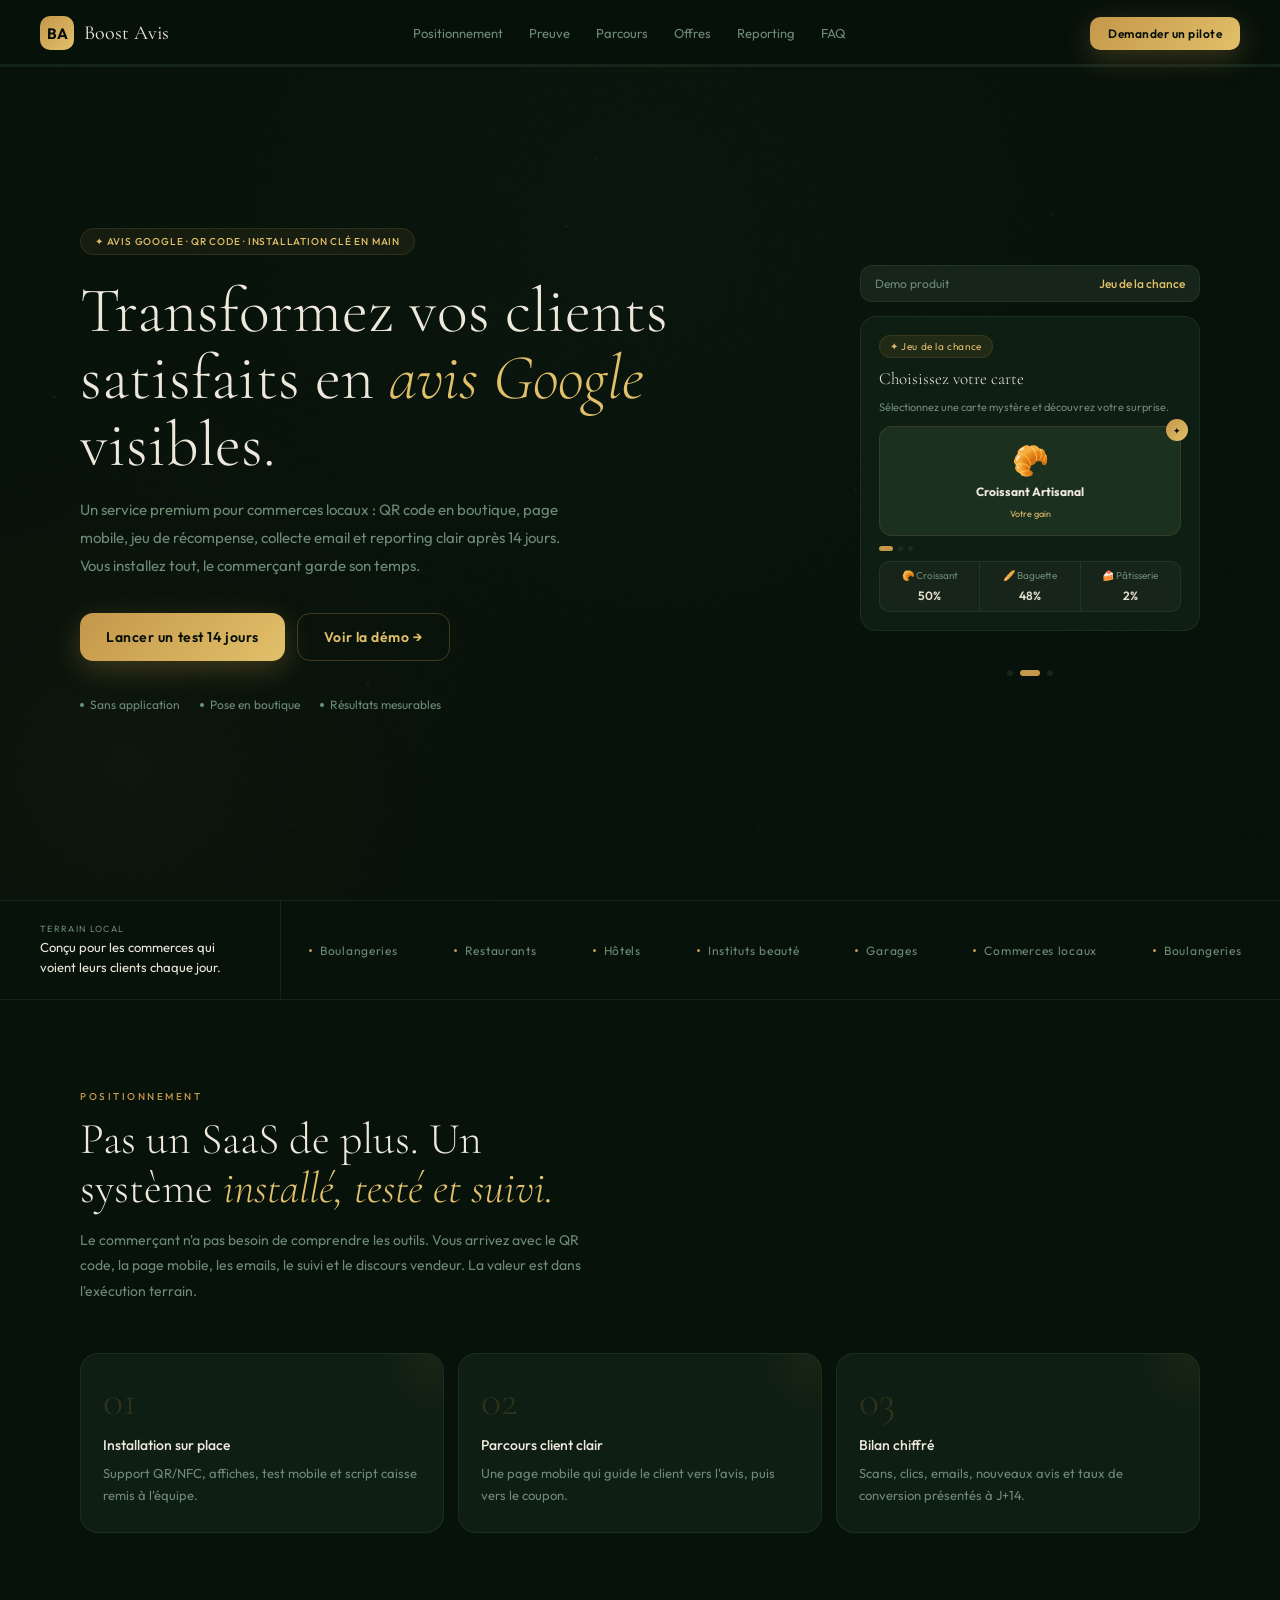
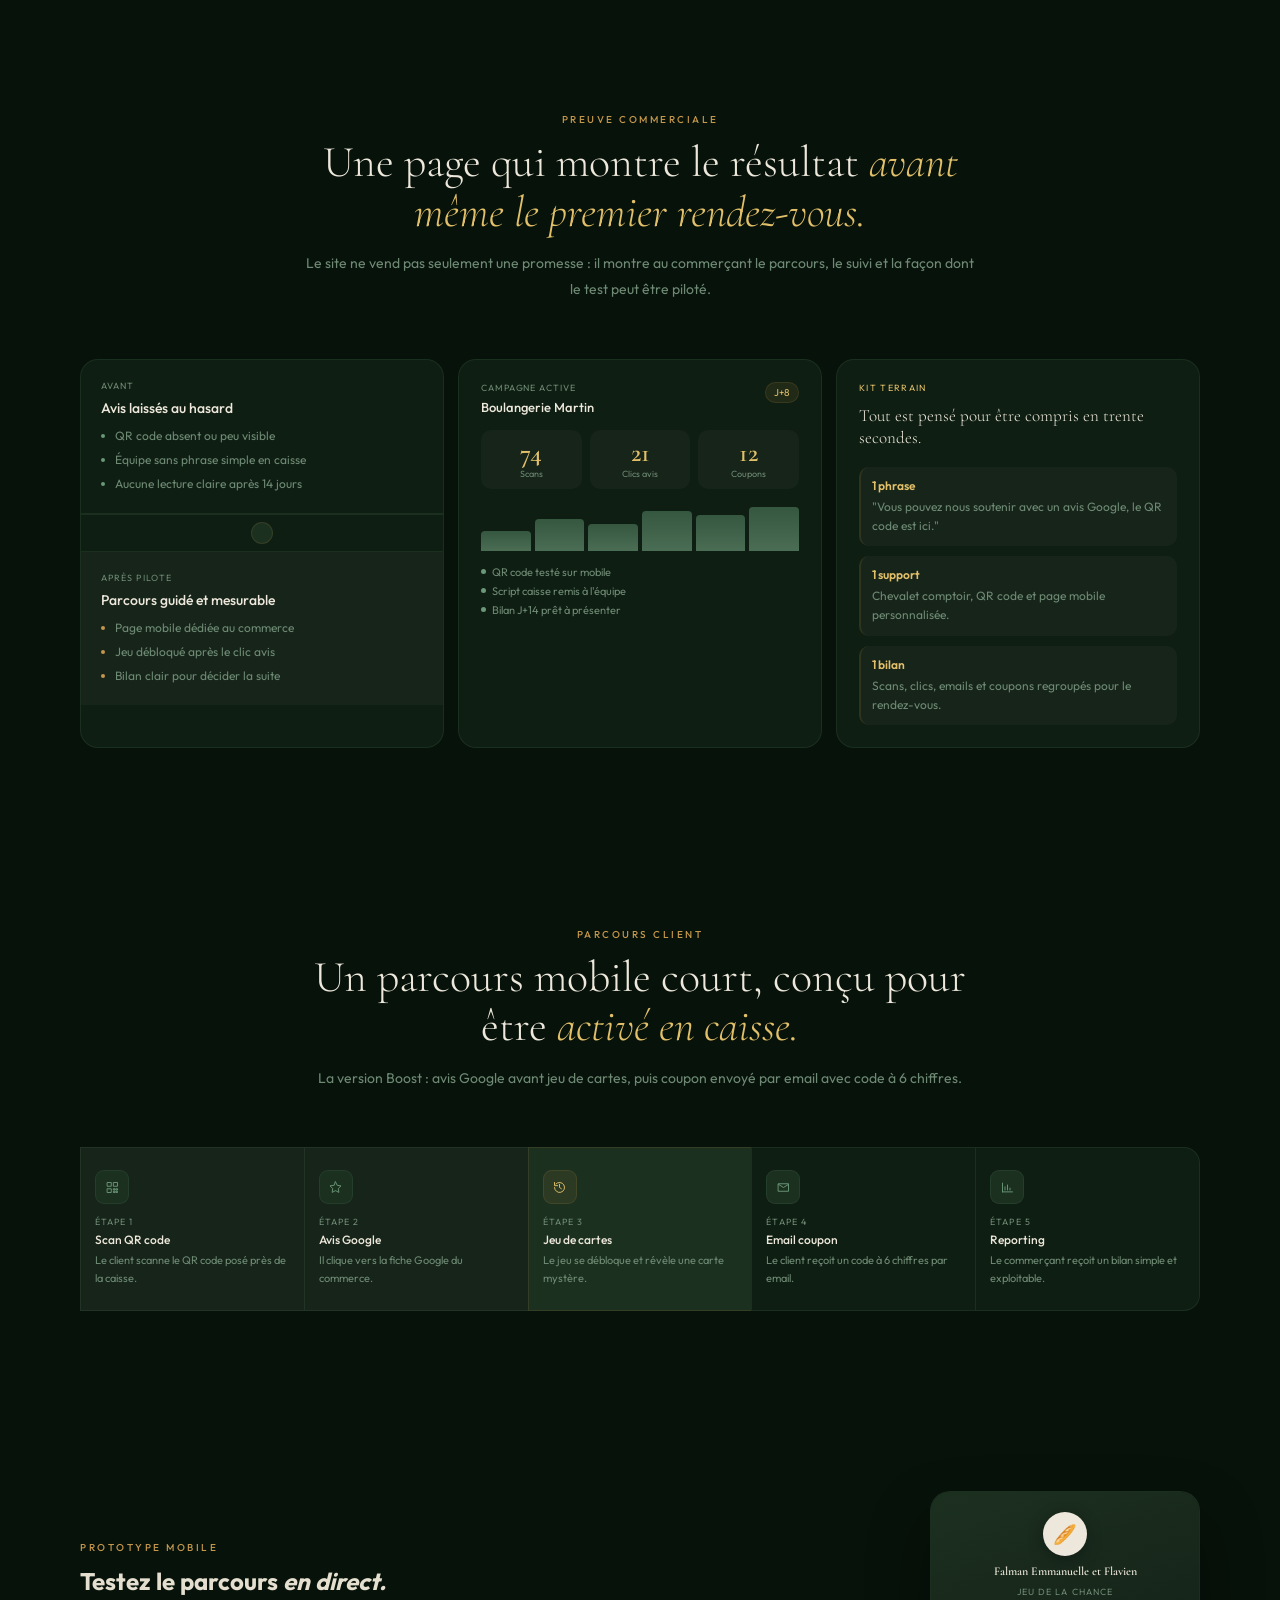
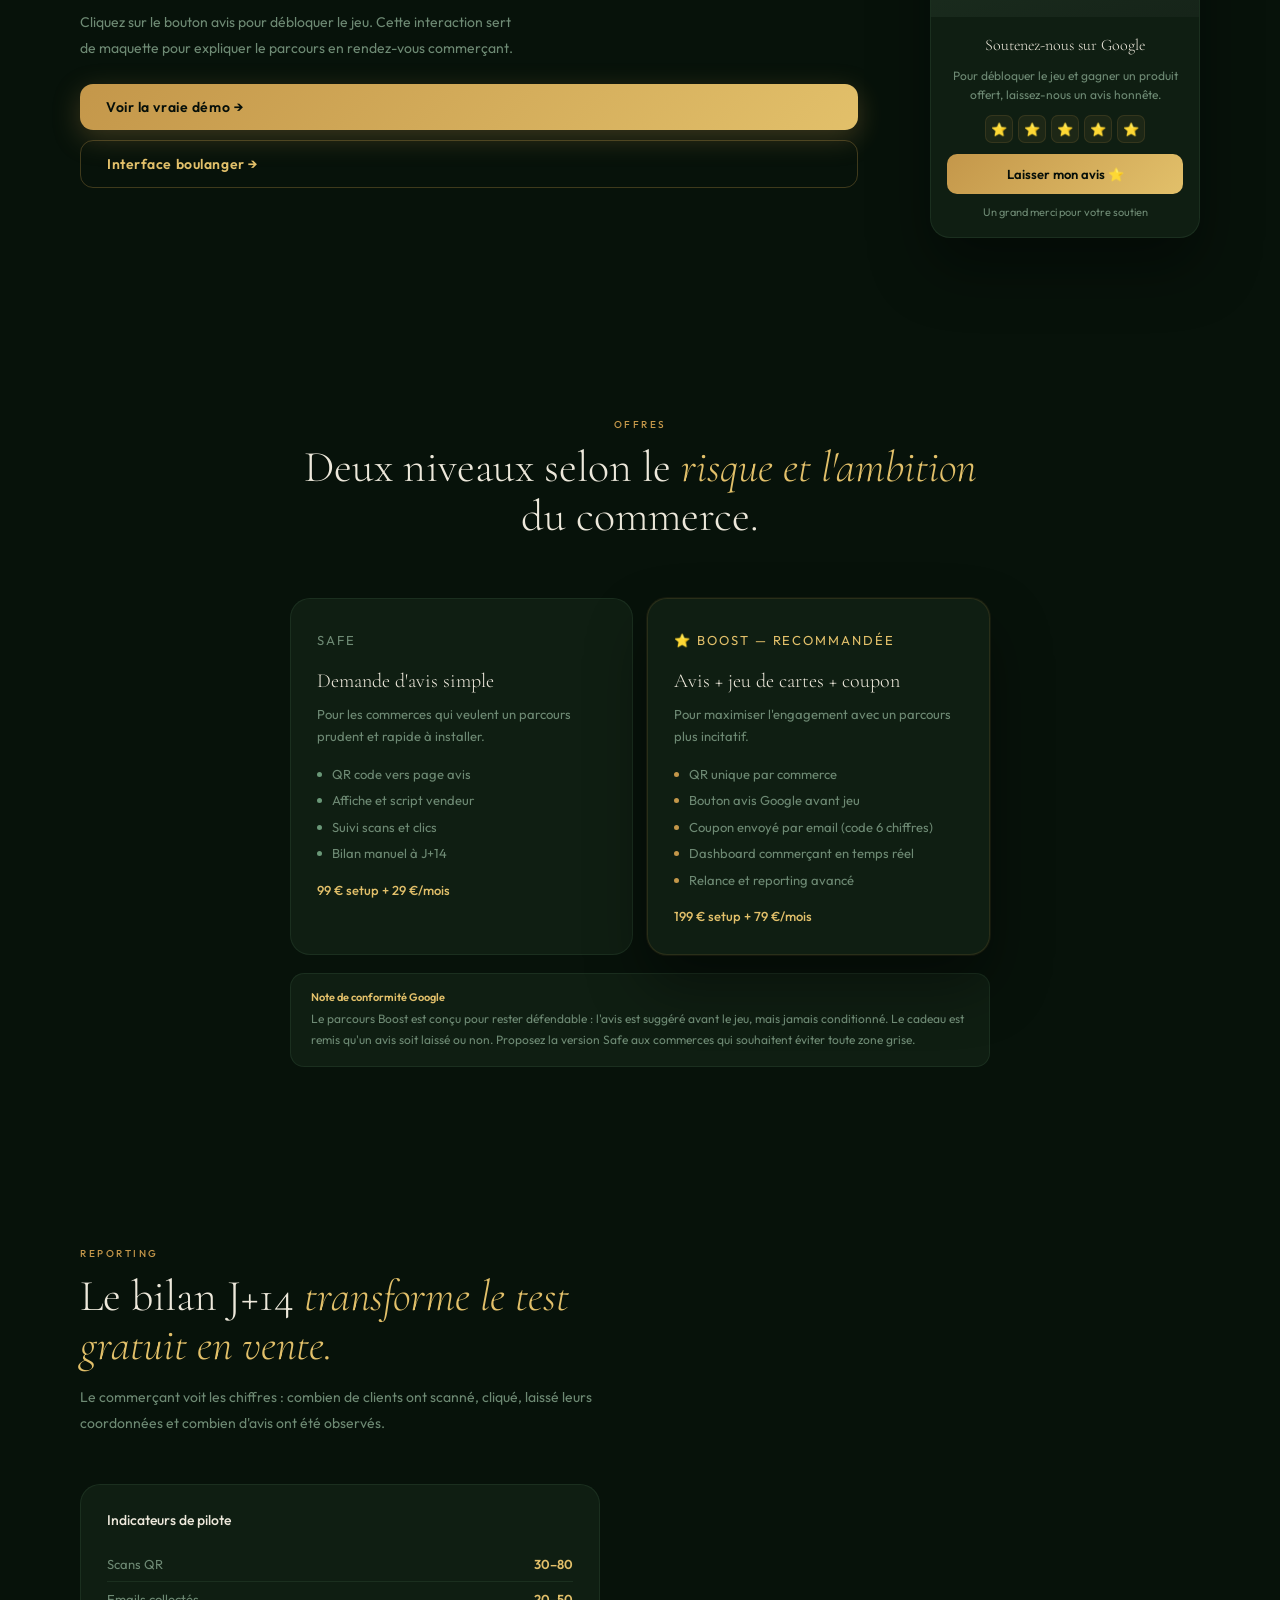
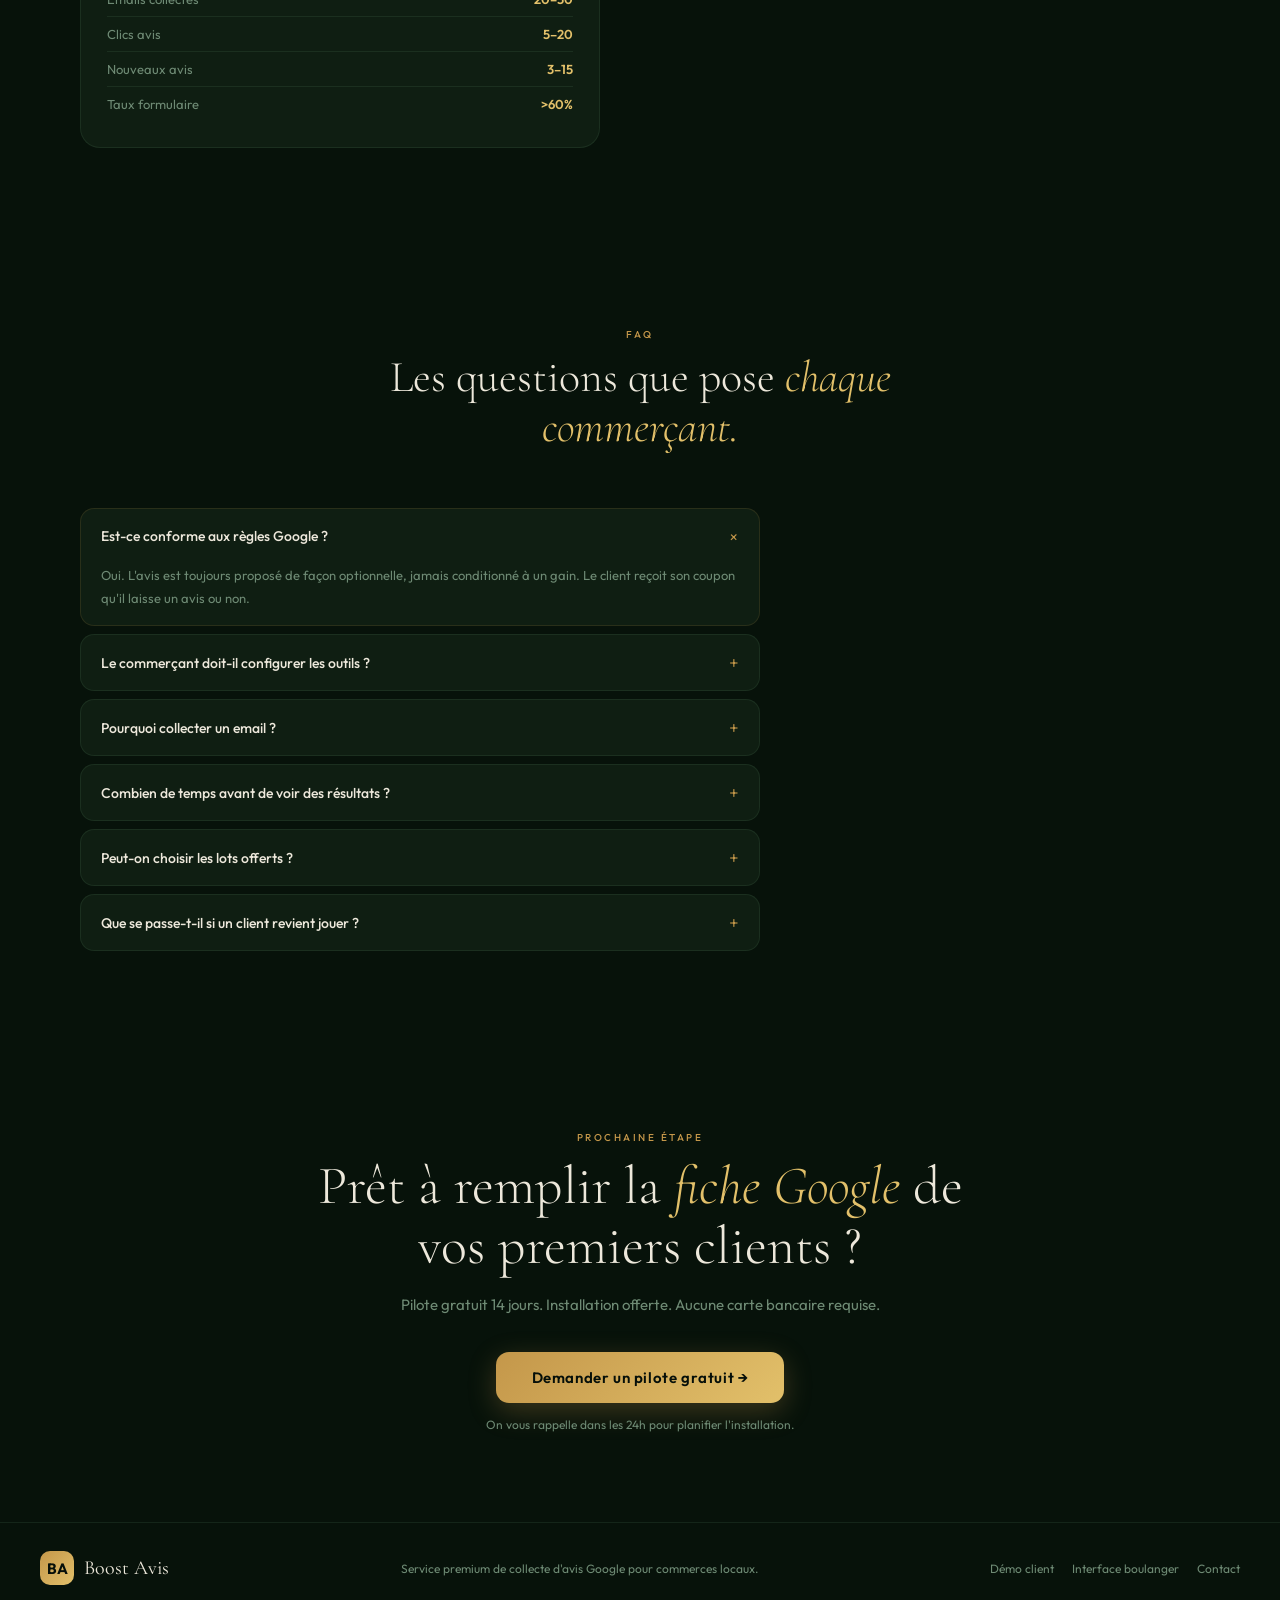
==== commit 696a5034: "Update index.html" ====
--- a/index.html
+++ b/index.html
@@ -1,480 +1,842 @@
-<!doctype html>
+<!DOCTYPE html>
 <html lang="fr">
-  <head>
-    <meta charset="UTF-8" />
-    <meta name="viewport" content="width=device-width, initial-scale=1.0" />
-    <title>Boost Avis Google - Service premium pour commerces locaux</title>
-    <link rel="stylesheet" href="styles.css" />
-  </head>
-  <body>
-    <header class="site-header">
-      <a class="brand" href="#top" aria-label="Boost Avis Google">
-        <span class="brand-mark">BA</span>
-        <span>Boost Avis</span>
-      </a>
-
-      <nav class="main-nav" aria-label="Navigation principale">
-        <a href="#positionnement">Positionnement</a>
-        <a href="#parcours">Parcours</a>
-        <a href="#offres">Offres</a>
-        <a href="#reporting">Reporting</a>
-        <a href="#faq">FAQ</a>
-      </nav>
-
-      <a class="button button-primary button-small" href="#contact">Demander un pilote</a>
-    </header>
-
-    <main id="top">
-      <section class="hero">
-        <div class="hero-copy">
-          <p class="eyebrow">Avis Google · QR code · installation cle en main</p>
-          <h1>Transformez vos clients satisfaits en avis Google visibles.</h1>
-          <p class="lead">
-            Un service premium pour commerces locaux : QR code en boutique, page
-            mobile, roue de recompense, collecte email et reporting clair apres
-            14 jours. Vous installez tout, le commercant garde son temps.
-          </p>
-
-          <div class="hero-actions">
-            <a class="button button-primary" href="#contact">Lancer un test 14 jours</a>
-            <a class="button button-secondary" href="#parcours">Voir le parcours</a>
-          </div>
-
-          <div class="trust-points" aria-label="Arguments principaux">
-            <span>Sans application</span>
-            <span>Pose en boutique</span>
-            <span>Resultats mesurables</span>
-          </div>
-        </div>
-
-        <div class="hero-visual hero-slideshow" aria-label="Apercu anime du service">
-          <div class="showcase-top">
-            <span>Demo produit</span>
-            <strong id="showcaseTitle">Avis Google</strong>
-          </div>
-
-          <div class="showcase-stage">
-            <article class="showcase-slide is-active" data-hero-slide="review" data-title="Avis Google">
-              <div class="showcase-phone review-phone">
-                <div class="app-logo">🥖</div>
-                <p class="app-place">Boulangerie Premium</p>
-                <span class="app-subtitle">Jeu de la chance</span>
-                <div class="app-body hero-app-body">
-                  <h3>Soutenez-nous sur Google</h3>
-                  <p>Votre avis honnete debloque le jeu et active la recompense.</p>
-                  <div class="app-stars" aria-label="Avis cinq etoiles">
-                    <span>★</span><span>★</span><span>★</span><span>★</span><span>★</span>
-                  </div>
-                  <button class="gold-button" type="button">Laisser mon avis ★</button>
-                </div>
-              </div>
-              <div class="showcase-panel">
-                <span class="panel-label">Experience client</span>
-                <h3>Une page mobile premium, claire et guidée.</h3>
-                <p>Le client comprend quoi faire en quelques secondes, sans application a installer.</p>
-              </div>
-            </article>
-
-            <article class="showcase-slide" data-hero-slide="game" data-title="Jeu de la chance">
-              <div class="showcase-game">
-                <span class="game-pill">✦ Jeu de la chance</span>
-                <h3>Choisissez votre carte</h3>
-                <p>Selectionnez une carte mystere et decouvrez votre surprise.</p>
-                <div class="showcase-prize-card">
-                  <span class="sparkle">✦</span>
-                  <span class="prize-emoji">🥐</span>
-                  <strong>Croissant Artisanal</strong>
-                  <small>Votre gain</small>
-                </div>
-                <div class="game-dots"><span></span><span></span><span></span></div>
-                <div class="prize-odds hero-odds">
-                  <div><span>🥐 Croissant</span><strong>50%</strong></div>
-                  <div><span>🥖 Baguette</span><strong>48%</strong></div>
-                  <div><span>🍰 Patisserie</span><strong>2%</strong></div>
-                </div>
-              </div>
-            </article>
-
-            <article class="showcase-slide" data-hero-slide="vendor" data-title="Validation vendeur">
-              <div class="vendor-desktop">
-                <div class="panel-topline">
-                  <span>Interface vendeur</span>
-                  <strong>En caisse</strong>
-                </div>
-                <div class="seller-card">
-                  <span class="seller-status">Coupon a valider</span>
-                  <strong>CAF-8K2</strong>
-                  <small>Cafe offert · usage unique</small>
-                  <button class="seller-action" type="button">Valider le gain</button>
-                </div>
-                <div class="seller-stats">
-                  <div><span>Scans</span><strong>74</strong></div>
-                  <div><span>Clics avis</span><strong>21</strong></div>
-                  <div><span>Coupons</span><strong>12</strong></div>
-                </div>
-              </div>
-
-              <div class="coupon-preview">
-                <div class="qr-grid" aria-hidden="true">
-                  <span></span><span></span><span></span><span></span><span></span>
-                  <span></span><span></span><span></span><span></span><span></span>
-                  <span></span><span></span><span></span><span></span><span></span>
-                  <span></span><span></span><span></span><span></span><span></span>
-                  <span></span><span></span><span></span><span></span><span></span>
-                </div>
-                <strong>QR coupon</strong>
-                <span>Usage unique</span>
-              </div>
-            </article>
-          </div>
-
-          <div class="showcase-controls" aria-label="Navigation du visuel">
-            <button class="showcase-dot is-active" type="button" data-hero-target="0" aria-label="Voir l'ecran avis"></button>
-            <button class="showcase-dot" type="button" data-hero-target="1" aria-label="Voir l'ecran jeu"></button>
-            <button class="showcase-dot" type="button" data-hero-target="2" aria-label="Voir l'interface vendeur"></button>
-          </div>
-        </div>
-      </section>
-
-      <section class="client-strip" aria-label="Commerces compatibles">
-        <div class="strip-inner">
-          <div class="strip-copy">
-            <span class="strip-kicker">Terrain local</span>
-            <strong>Concu pour les commerces qui voient leurs clients chaque jour.</strong>
-          </div>
-          <div class="strip-marquee" aria-hidden="true">
-            <div class="strip-track">
-              <span><i></i>Boulangeries</span>
-              <span><i></i>Restaurants</span>
-              <span><i></i>Hotels</span>
-              <span><i></i>Instituts</span>
-              <span><i></i>Garages</span>
-              <span><i></i>Commerces locaux</span>
-              <span><i></i>Boulangeries</span>
-              <span><i></i>Restaurants</span>
-              <span><i></i>Hotels</span>
-              <span><i></i>Instituts</span>
-              <span><i></i>Garages</span>
-              <span><i></i>Commerces locaux</span>
+<head>
+<meta charset="UTF-8">
+<meta name="viewport" content="width=device-width, initial-scale=1.0">
+<title>Boost Avis — Service premium pour commerces locaux</title>
+<link rel="preconnect" href="https://fonts.googleapis.com">
+<link href="https://fonts.googleapis.com/css2?family=Cormorant+Garamond:ital,wght@0,300;0,400;0,600;1,300;1,400&family=Outfit:wght@300;400;500;600&display=swap" rel="stylesheet">
+<style>
+
+:root{
+  --ink:#07120A;--s1:#0F1E12;--s2:#162419;--s3:#1C3020;--s4:#253D29;
+  --gold:#C4974A;--gold2:#E2C06A;--gold3:#F4E0A0;
+  --cream:#EDE8DB;--sage:#4A7558;--sage2:#6A9878;
+  --text:#E4DFCF;--muted:#6E8A74;
+  --b1:rgba(196,151,74,.14);--b2:rgba(74,117,88,.2);
+  --shadow:0 28px 70px rgba(0,0,0,.45);
+}
+*{box-sizing:border-box;margin:0;padding:0;-webkit-tap-highlight-color:transparent}
+html{scroll-behavior:smooth}
+body{font-family:'Outfit',sans-serif;background:var(--ink);color:var(--text);overflow-x:hidden}
+a{color:inherit;text-decoration:none}
+button,input{font:inherit}
+#bgCanvas{position:fixed;inset:0;z-index:0;pointer-events:none;opacity:.7}
+body::after{content:'';position:fixed;inset:0;z-index:1;pointer-events:none;
+  background:url("data:image/svg+xml,%3Csvg viewBox='0 0 512 512' xmlns='http://www.w3.org/2000/svg'%3E%3Cfilter id='n'%3E%3CfeTurbulence type='fractalNoise' baseFrequency='0.75' numOctaves='4' stitchTiles='stitch'/%3E%3C/filter%3E%3Crect width='100%25' height='100%25' filter='url(%23n)' opacity='0.05'/%3E%3C/svg%3E");
+  opacity:.28;mix-blend-mode:overlay}
+.eyebrow{font-size:10px;font-weight:500;letter-spacing:.25em;text-transform:uppercase;color:var(--gold);display:block;margin-bottom:12px}
+.btn,.button{display:inline-flex;align-items:center;gap:8px;padding:14px 26px;border-radius:13px;
+  font-family:'Outfit',sans-serif;font-size:14px;font-weight:600;letter-spacing:.04em;
+  text-decoration:none;cursor:pointer;border:none;transition:all .25s}
+.btn-primary,.button-primary{background:linear-gradient(135deg,var(--gold),var(--gold2));color:#060F09;
+  box-shadow:0 8px 28px rgba(196,151,74,.28)}
+.btn-primary:hover,.button-primary:hover{transform:translateY(-2px);box-shadow:0 14px 36px rgba(196,151,74,.38)}
+.btn-secondary,.button-secondary{background:transparent;border:1px solid rgba(196,151,74,.3);color:var(--gold2)}
+.btn-secondary:hover,.button-secondary:hover{background:rgba(196,151,74,.07)}
+.button-small{padding:9px 18px;font-size:12px;border-radius:10px}
+.site-header{position:fixed;top:0;left:0;right:0;z-index:100;
+  display:flex;align-items:center;justify-content:space-between;
+  padding:16px 40px;background:rgba(7,18,10,.82);backdrop-filter:blur(18px);
+  border-bottom:1px solid var(--b2);transition:background .3s}
+.brand{display:flex;align-items:center;gap:10px;font-family:'Cormorant Garamond',serif;font-size:20px;font-weight:400;color:var(--cream)}
+.brand-mark{width:34px;height:34px;background:linear-gradient(135deg,var(--gold),var(--gold2));border-radius:10px;display:flex;align-items:center;justify-content:center;font-size:15px;color:#060F09;font-weight:700;font-family:'Outfit',sans-serif}
+.main-nav{display:flex;gap:26px}
+.main-nav a{font-size:13px;color:var(--muted);transition:color .2s}
+.main-nav a:hover,.main-nav a.is-active{color:var(--cream)}
+.scroll-progress{position:absolute;bottom:0;left:0;right:0;height:2px;background:var(--b2);overflow:hidden}
+#scrollProgress{display:block;height:100%;background:linear-gradient(90deg,var(--gold),var(--gold2));transform:scaleX(0);transform-origin:left;transition:transform .1s}
+.hero{min-height:100vh;display:flex;align-items:center;gap:72px;
+  padding:120px 40px 80px;max-width:1200px;margin:0 auto;position:relative;z-index:2}
+.hero-copy{flex:1;min-width:0}
+.hero-badge{display:inline-flex;align-items:center;gap:6px;padding:6px 14px;
+  background:rgba(196,151,74,.08);border:1px solid var(--b1);border-radius:99px;
+  font-size:10px;font-weight:500;color:var(--gold2);letter-spacing:.08em;text-transform:uppercase;margin-bottom:22px}
+h1{font-family:'Cormorant Garamond',serif;font-size:clamp(40px,5vw,66px);font-weight:300;color:var(--cream);line-height:1.05;margin-bottom:18px}
+h1 em{font-style:italic;color:var(--gold2)}
+.lead{font-size:15px;color:var(--muted);line-height:1.85;max-width:480px;margin-bottom:34px}
+.hero-actions{display:flex;gap:12px;flex-wrap:wrap;margin-bottom:36px}
+.trust-points{display:flex;gap:20px;flex-wrap:wrap}
+.trust-points span{font-size:12px;color:var(--muted);display:flex;align-items:center;gap:6px}
+.trust-points span::before{content:'';width:4px;height:4px;border-radius:50%;background:var(--sage2);flex-shrink:0}
+.hero-slideshow,.hero-visual{flex-shrink:0;width:340px;display:flex;flex-direction:column;gap:14px;position:relative;z-index:2}
+.showcase-top{display:flex;align-items:center;justify-content:space-between;padding:10px 14px;
+  background:var(--s2);border:1px solid var(--b2);border-radius:12px;font-size:12px}
+.showcase-top span{color:var(--muted)}.showcase-top strong{color:var(--gold2);font-weight:500}
+.showcase-stage{position:relative;min-height:340px}
+.showcase-slide{position:absolute;inset:0;opacity:0;pointer-events:none;transition:opacity .5s ease;display:flex;gap:14px;align-items:flex-start}
+.showcase-slide.is-active{opacity:1;pointer-events:all}
+.showcase-phone{width:155px;flex-shrink:0;background:#0A0A0A;border-radius:36px;border:6px solid #1A1A1A;overflow:hidden;box-shadow:0 30px 60px rgba(0,0,0,.6)}
+.phone-notch-bar{height:22px;background:#0A0A0A;display:flex;align-items:center;justify-content:center}
+.phone-notch-inner{width:60px;height:14px;background:#000;border-radius:0 0 10px 10px}
+.phone-content{padding:12px;min-height:280px;background:var(--s1);display:flex;flex-direction:column;align-items:center;gap:9px}
+.app-logo{width:44px;height:44px;background:var(--cream);border-radius:50%;display:flex;align-items:center;justify-content:center;font-size:19px;box-shadow:0 4px 16px rgba(0,0,0,.3)}
+.app-place{font-family:'Cormorant Garamond',serif;font-size:12px;font-weight:600;color:var(--cream);text-align:center}
+.app-subtitle{font-size:9px;color:var(--muted);letter-spacing:.12em;text-transform:uppercase}
+.app-divider{width:100%;height:1px;background:var(--b2)}
+.app-body h3{font-family:'Cormorant Garamond',serif;font-size:12px;color:var(--cream);text-align:center;font-weight:400;margin-bottom:5px}
+.app-body p{font-size:10px;color:var(--muted);text-align:center;line-height:1.5}
+.app-stars{display:flex;gap:4px;justify-content:center}
+.app-stars span{width:22px;height:22px;background:rgba(196,151,74,.08);border:1px solid var(--b1);border-radius:6px;display:flex;align-items:center;justify-content:center;font-size:10px}
+.gold-button{width:100%;padding:9px;background:linear-gradient(135deg,var(--gold),var(--gold2));color:#060F09;border-radius:9px;font-size:11px;font-weight:600;text-align:center;border:none;cursor:pointer}
+.hero-app-body{width:100%;display:flex;flex-direction:column;gap:8px}
+.showcase-game{flex:1;background:var(--s1);border:1px solid var(--b2);border-radius:16px;padding:18px;display:flex;flex-direction:column;gap:10px}
+.game-pill{display:inline-flex;align-items:center;gap:5px;padding:4px 10px;background:rgba(196,151,74,.1);border:1px solid var(--b1);border-radius:99px;font-size:10px;color:var(--gold2);letter-spacing:.06em;align-self:flex-start}
+.showcase-game h3{font-family:'Cormorant Garamond',serif;font-size:17px;font-weight:300;color:var(--cream)}
+.showcase-game p{font-size:11px;color:var(--muted);line-height:1.6}
+.showcase-prize-card{background:var(--s3);border:1px solid var(--b1);border-radius:13px;padding:14px;text-align:center;position:relative}
+.sparkle{position:absolute;top:-8px;right:-8px;width:22px;height:22px;background:linear-gradient(135deg,var(--gold),var(--gold2));border-radius:50%;display:flex;align-items:center;justify-content:center;font-size:9px;color:#060F09}
+.prize-emoji{font-size:30px;display:block;margin-bottom:5px}
+.showcase-prize-card strong{font-size:12px;color:var(--cream);display:block;margin-bottom:2px}
+.showcase-prize-card small{font-size:9px;color:var(--gold2)}
+.game-dots{display:flex;gap:5px}
+.game-dots span{width:5px;height:5px;border-radius:50%;background:var(--b2)}
+.game-dots span:first-child{background:var(--gold);width:14px;border-radius:3px}
+.prize-odds{display:flex;background:var(--s2);border:1px solid var(--b2);border-radius:10px;overflow:hidden}
+.prize-odds div{flex:1;padding:7px 8px;text-align:center;border-right:1px solid var(--b2)}
+.prize-odds div:last-child{border-right:none}
+.prize-odds span{font-size:10px;color:var(--muted);display:block;margin-bottom:2px}
+.prize-odds strong{font-size:12px;font-weight:600;color:var(--text)}
+.hero-odds .prize-odds div:last-child strong{color:var(--gold2)}
+.vendor-desktop{flex:1;background:var(--s1);border:1px solid var(--b2);border-radius:16px;padding:16px;display:flex;flex-direction:column;gap:10px}
+.panel-topline{display:flex;align-items:center;justify-content:space-between;font-size:11px}
+.panel-topline span{color:var(--muted)}.panel-topline strong{color:var(--gold2)}
+.seller-card{background:var(--s3);border:1px solid var(--b1);border-radius:11px;padding:14px;text-align:center;display:flex;flex-direction:column;gap:5px}
+.seller-status{font-size:9px;color:var(--muted);letter-spacing:.1em;text-transform:uppercase}
+.seller-card > strong{font-family:'Cormorant Garamond',serif;font-size:26px;font-weight:600;color:var(--gold2);letter-spacing:.1em}
+.seller-card small{font-size:10px;color:var(--muted)}
+.seller-action{padding:9px;background:linear-gradient(135deg,var(--sage),var(--sage2));color:#fff;border-radius:8px;font-size:11px;font-weight:600;border:none;cursor:pointer;margin-top:2px}
+.seller-stats{display:flex;gap:5px}
+.seller-stats div{flex:1;background:var(--s2);border-radius:7px;padding:7px;text-align:center}
+.seller-stats span{font-size:9px;color:var(--muted);display:block;margin-bottom:1px}
+.seller-stats strong{font-size:16px;font-weight:600;color:var(--cream)}
+.coupon-preview{width:90px;flex-shrink:0;background:var(--s2);border:1px solid var(--b2);border-radius:13px;padding:12px;display:flex;flex-direction:column;align-items:center;gap:7px}
+.qr-grid{display:grid;grid-template-columns:repeat(5,1fr);gap:2px;width:56px}
+.qr-grid span{aspect-ratio:1;border-radius:2px}
+.qr-grid span:nth-child(1),.qr-grid span:nth-child(2),.qr-grid span:nth-child(5),.qr-grid span:nth-child(6),.qr-grid span:nth-child(7),.qr-grid span:nth-child(11),.qr-grid span:nth-child(13),.qr-grid span:nth-child(17),.qr-grid span:nth-child(19),.qr-grid span:nth-child(20),.qr-grid span:nth-child(21),.qr-grid span:nth-child(23),.qr-grid span:nth-child(25){background:var(--gold2)}
+.qr-grid span:not([style]){background:var(--s3)}
+.coupon-preview strong{font-size:10px;color:var(--cream)}.coupon-preview span{font-size:9px;color:var(--muted)}
+.showcase-panel{flex:1;background:var(--s1);border:1px solid var(--b2);border-radius:16px;padding:18px;display:flex;flex-direction:column;justify-content:flex-end;gap:7px}
+.panel-label{font-size:9px;color:var(--muted);letter-spacing:.12em;text-transform:uppercase}
+.showcase-panel h3{font-family:'Cormorant Garamond',serif;font-size:16px;font-weight:300;color:var(--cream);line-height:1.3}
+.showcase-panel p{font-size:11px;color:var(--muted);line-height:1.6}
+.showcase-controls{display:flex;gap:7px;justify-content:center}
+.showcase-dot{width:6px;height:6px;border-radius:50%;background:var(--b2);border:none;cursor:pointer;padding:0;transition:all .3s}
+.showcase-dot.is-active{width:20px;border-radius:3px;background:var(--gold)}
+.client-strip{border-top:1px solid var(--b2);border-bottom:1px solid var(--b2);overflow:hidden;position:relative;z-index:2}
+.strip-inner{display:flex;align-items:center}
+.strip-copy{padding:22px 40px;flex-shrink:0;border-right:1px solid var(--b2)}
+.strip-kicker{font-size:9px;color:var(--muted);text-transform:uppercase;letter-spacing:.15em;display:block;margin-bottom:4px}
+.strip-copy strong{font-size:13px;color:var(--cream);display:block;max-width:200px;line-height:1.5;font-weight:400}
+.strip-marquee{flex:1;overflow:hidden;padding:22px 0}
+.strip-track{display:flex;animation:marquee 24s linear infinite;white-space:nowrap}
+.strip-track span{padding:0 28px;font-size:12px;color:var(--muted);letter-spacing:.06em;display:flex;align-items:center;gap:8px}
+.strip-track i{display:inline-block;width:3px;height:3px;border-radius:50%;background:var(--gold);font-style:normal}
+@keyframes marquee{0%{transform:translateX(0)}100%{transform:translateX(-50%)}}
+section{position:relative;z-index:2}
+.section-heading{text-align:center;max-width:680px;margin:0 auto 56px}
+.section-copy{max-width:520px;margin-bottom:48px}
+.section-heading h2,.section-copy h2{font-family:'Cormorant Garamond',serif;font-size:clamp(26px,4vw,44px);font-weight:300;color:var(--cream);line-height:1.12;margin-bottom:14px}
+.section-heading h2 em,.section-copy h2 em{font-style:italic;color:var(--gold2)}
+.section-heading p,.section-copy p{font-size:14px;color:var(--muted);line-height:1.85}
+[data-reveal]{opacity:0;transform:translateY(20px);transition:opacity .7s ease,transform .7s ease}
+[data-reveal].is-revealed{opacity:1;transform:none}
+.positioning,.growth-lab,.journey,.interactive-section,.offers,.reporting,.faq,.final-cta{padding:90px 40px;max-width:1200px;margin:0 auto}
+.position-grid{display:grid;grid-template-columns:repeat(3,1fr);gap:14px}
+.position-grid article{background:var(--s1);border:1px solid var(--b2);border-radius:18px;padding:26px 22px;position:relative;overflow:hidden;transition:all .3s}
+.position-grid article:hover{transform:translateY(-4px);border-color:var(--b1)}
+.position-grid article::before{content:'';position:absolute;top:-40px;right:-40px;width:100px;height:100px;background:radial-gradient(circle,rgba(196,151,74,.05),transparent 70%)}
+.position-grid article > span{font-family:'Cormorant Garamond',serif;font-size:42px;font-weight:300;color:rgba(196,151,74,.18);line-height:1;display:block;margin-bottom:14px}
+.position-grid article h3{font-size:14px;font-weight:500;color:var(--cream);margin-bottom:8px}
+.position-grid article p{font-size:13px;color:var(--muted);line-height:1.7}
+.growth-grid{display:grid;grid-template-columns:1fr 1fr 1fr;gap:14px}
+.before-after-card{background:var(--s1);border:1px solid var(--b2);border-radius:18px;overflow:hidden;display:flex;flex-direction:column}
+.compare-column{padding:20px}
+.compare-column > span{font-size:9px;text-transform:uppercase;letter-spacing:.12em;color:var(--muted);display:block;margin-bottom:8px}
+.compare-before{border-bottom:1px solid var(--b2)}
+.compare-after{background:var(--s2)}
+.compare-column h3{font-size:14px;font-weight:500;color:var(--cream);margin-bottom:10px}
+.compare-column ul{list-style:none;display:flex;flex-direction:column;gap:6px}
+.compare-column li{font-size:12px;color:var(--muted);padding-left:14px;position:relative;line-height:1.5}
+.compare-column li::before{content:'';position:absolute;left:0;top:7px;width:4px;height:4px;border-radius:50%;background:var(--sage2)}
+.compare-after li::before{background:var(--gold)}
+.compare-switch{height:38px;display:flex;align-items:center;justify-content:center;border-top:1px solid var(--b2);border-bottom:1px solid var(--b2)}
+.compare-switch span{width:22px;height:22px;border-radius:50%;background:var(--s3);border:1px solid var(--b1);display:block}
+.cockpit-card{background:var(--s1);border:1px solid var(--b2);border-radius:18px;padding:22px;display:flex;flex-direction:column;gap:14px}
+.cockpit-header{display:flex;align-items:flex-start;justify-content:space-between}
+.cockpit-header span{font-size:9px;color:var(--muted);text-transform:uppercase;letter-spacing:.1em;display:block;margin-bottom:3px}
+.cockpit-header strong{font-size:13px;color:var(--cream);font-weight:500}
+.cockpit-header em{font-size:10px;color:var(--gold2);font-style:normal;background:rgba(196,151,74,.1);border:1px solid var(--b1);border-radius:99px;padding:3px 8px}
+.cockpit-metrics{display:flex;gap:8px}
+.cockpit-metrics div{flex:1;background:var(--s2);border-radius:10px;padding:10px;text-align:center}
+.cockpit-metrics strong{font-family:'Cormorant Garamond',serif;font-size:26px;font-weight:600;color:var(--gold2);display:block;line-height:1}
+.cockpit-metrics span{font-size:9px;color:var(--muted);margin-top:2px;display:block}
+.cockpit-bars{display:flex;align-items:flex-end;gap:4px;height:48px}
+.cockpit-bars span{flex:1;border-radius:4px 4px 0 0;background:linear-gradient(180deg,var(--sage),var(--sage2));height:var(--bar-height);min-height:5px;opacity:.65}
+.cockpit-feed{display:flex;flex-direction:column;gap:5px}
+.cockpit-feed p{font-size:11px;color:var(--muted);display:flex;align-items:center;gap:6px}
+.cockpit-feed span{width:5px;height:5px;border-radius:50%;background:var(--sage2);flex-shrink:0}
+.field-kit-card{background:var(--s1);border:1px solid var(--b2);border-radius:18px;padding:22px}
+.field-kicker{font-size:9px;text-transform:uppercase;letter-spacing:.15em;color:var(--gold2);display:block;margin-bottom:12px}
+.field-kit-card h3{font-family:'Cormorant Garamond',serif;font-size:17px;font-weight:300;color:var(--cream);line-height:1.3;margin-bottom:18px}
+.field-steps{display:flex;flex-direction:column;gap:10px}
+.field-steps > div{padding:11px;background:var(--s2);border-radius:10px;border-left:2px solid var(--b1)}
+.field-steps strong{font-size:12px;font-weight:600;color:var(--gold2);display:block;margin-bottom:4px}
+.field-steps p{font-size:12px;color:var(--muted);line-height:1.6}
+.journey-timeline{display:flex;gap:0;position:relative}
+.timeline-track{display:none}
+.timeline-step{flex:1;padding:22px 14px;background:var(--s1);border:1px solid var(--b2);border-right:none;transition:all .4s}
+.timeline-step:first-child{border-radius:16px 0 0 16px}
+.timeline-step:last-child{border-radius:0 16px 16px 0;border-right:1px solid var(--b2)}
+.timeline-step.is-active{background:var(--s3);border-color:var(--b1);z-index:1}
+.timeline-step.is-done{background:var(--s2)}
+.timeline-icon{width:34px;height:34px;background:var(--s3);border:1px solid var(--b2);border-radius:9px;display:flex;align-items:center;justify-content:center;margin-bottom:12px}
+.timeline-icon svg{width:15px;height:15px;fill:none;stroke:var(--sage2);stroke-width:1.5;stroke-linecap:round;stroke-linejoin:round}
+.timeline-step.is-active .timeline-icon{background:rgba(196,151,74,.1);border-color:var(--b1)}
+.timeline-step.is-active .timeline-icon svg{stroke:var(--gold2)}
+.timeline-step > span{font-size:9px;text-transform:uppercase;letter-spacing:.12em;color:var(--muted);display:block;margin-bottom:5px}
+.timeline-step h3{font-size:12px;font-weight:500;color:var(--cream);margin-bottom:5px}
+.timeline-step p{font-size:11px;color:var(--muted);line-height:1.6}
+.interactive-section{display:flex;align-items:center;gap:72px;padding:90px 40px;max-width:1200px;margin:0 auto}
+.interactive-copy{flex:1}
+.client-app-demo{flex-shrink:0;width:270px}
+.app-screen{display:none}
+.app-screen.is-active{display:flex;flex-direction:column}
+.app-card{background:var(--s1);border:1px solid var(--b2);border-radius:20px;overflow:hidden;box-shadow:0 30px 60px rgba(0,0,0,.4)}
+.app-card-header{background:linear-gradient(160deg,var(--s3),var(--s2));padding:20px 16px;text-align:center;display:flex;flex-direction:column;align-items:center;gap:8px}
+.app-card-body{padding:18px 16px;display:flex;flex-direction:column;gap:11px}
+.app-card-body h3{font-family:'Cormorant Garamond',serif;font-size:16px;font-weight:300;color:var(--cream);text-align:center}
+.app-card-body p{font-size:12px;color:var(--muted);text-align:center;line-height:1.6}
+.app-stars{display:flex;gap:5px;justify-content:center}
+.app-stars span{width:28px;height:28px;background:rgba(196,151,74,.08);border:1px solid var(--b1);border-radius:7px;display:flex;align-items:center;justify-content:center;font-size:13px}
+#reviewButton{width:100%;padding:12px;background:linear-gradient(135deg,var(--gold),var(--gold2));color:#060F09;border-radius:10px;font-size:13px;font-weight:600;border:none;cursor:pointer;transition:all .2s}
+.mystery-card-demo{background:linear-gradient(145deg,var(--s3),var(--s2));border:1px solid rgba(196,151,74,.2);border-radius:16px;padding:22px;text-align:center;cursor:pointer;transition:all .3s}
+.mystery-front,.mystery-back{display:flex;flex-direction:column;align-items:center;gap:7px}
+.mystery-back{display:none}
+.mystery-card-demo.is-flipped .mystery-front{display:none}
+.mystery-card-demo.is-flipped .mystery-back{display:flex}
+.mystery-card-demo .sparkle{position:static;width:auto;height:auto;background:none;border-radius:0;font-size:12px;color:var(--gold)}
+.mystery-card-demo strong:not(.sparkle){font-family:'Cormorant Garamond',serif;font-size:36px;font-weight:300;color:rgba(255,255,255,.18)}
+.mystery-card-demo small{font-size:11px;color:var(--muted)}
+.mystery-back .prize-emoji{font-size:38px}
+.mystery-back strong{font-size:14px;color:var(--cream);font-family:'Cormorant Garamond',serif;font-weight:400}
+.is-hidden{display:none!important}.is-visible{display:block!important}
+.app-game{background:var(--s1);border:1px solid var(--b2);border-radius:20px;padding:18px;gap:11px;box-shadow:0 30px 60px rgba(0,0,0,.4)}
+.app-game h3{font-family:'Cormorant Garamond',serif;font-size:17px;font-weight:300;color:var(--cream)}
+.app-game p{font-size:12px;color:var(--muted);line-height:1.6}
+.app-form{background:var(--s1);border:1px solid var(--b2);border-radius:20px;overflow:hidden;box-shadow:0 30px 60px rgba(0,0,0,.4)}
+.form-prize{background:linear-gradient(160deg,var(--s3),var(--s2));padding:18px;text-align:center;display:flex;flex-direction:column;align-items:center;gap:5px}
+.form-prize span{font-size:40px}.form-prize h3{font-family:'Cormorant Garamond',serif;font-size:18px;font-weight:300;color:var(--cream)}
+.form-prize p{font-size:11px;color:var(--gold2)}
+.claim-title{display:flex;align-items:center;gap:10px;padding:14px 16px 0}
+.claim-title span{font-size:18px}
+.claim-title strong{font-size:12px;font-weight:500;color:var(--cream);display:block}
+.claim-title small{font-size:10px;color:var(--muted)}
+.app-form label{display:block;padding:7px 16px 0;font-size:10px;text-transform:uppercase;letter-spacing:.08em;color:var(--muted)}
+.app-form input{width:100%;padding:9px 16px;background:rgba(255,255,255,.03);border:none;border-bottom:1px solid var(--b2);color:var(--text);font-size:13px;outline:none}
+.app-form input:focus{border-bottom-color:rgba(196,151,74,.4)}
+.app-form input::placeholder{color:rgba(255,255,255,.15)}
+.app-form .gold-button{margin:12px 16px 16px;width:calc(100% - 32px);padding:12px;font-size:13px}
+.privacy-note{display:block;font-size:10px;color:var(--muted);text-align:center;padding:0 16px 14px}
+.offers{padding:90px 40px;max-width:1200px;margin:0 auto}
+.offer-grid{display:grid;grid-template-columns:1fr 1fr;gap:14px;max-width:700px;margin:0 auto}
+.offer-card{background:var(--s1);border:1px solid var(--b2);border-radius:20px;padding:30px 26px}
+.offer-featured{border-color:var(--b1);box-shadow:0 0 0 1px rgba(196,151,74,.08),0 30px 60px rgba(0,0,0,.4)}
+.offer-label{font-size:10px;text-transform:uppercase;letter-spacing:.15em;color:var(--muted);margin-bottom:10px}
+.offer-featured .offer-label{color:var(--gold2)}
+.offer-card h3{font-family:'Cormorant Garamond',serif;font-size:20px;font-weight:300;color:var(--cream);margin-bottom:10px}
+.offer-card > p{font-size:13px;color:var(--muted);line-height:1.7;margin-bottom:18px}
+.offer-card ul{list-style:none;display:flex;flex-direction:column;gap:7px}
+.offer-card li{font-size:13px;color:var(--muted);padding-left:15px;position:relative;line-height:1.5}
+.offer-card li::before{content:'';position:absolute;left:0;top:7px;width:5px;height:5px;border-radius:50%;background:var(--sage2)}
+.offer-featured li::before{background:var(--gold)}
+.risk-note{background:var(--s1);border:1px solid var(--b2);border-radius:14px;padding:16px 20px;max-width:700px;margin:18px auto 0}
+.risk-note strong{font-size:11px;font-weight:600;color:var(--gold2);display:block;margin-bottom:5px}
+.risk-note p{font-size:12px;color:var(--muted);line-height:1.7}
+.report-card{background:var(--s1);border:1px solid var(--b2);border-radius:20px;padding:26px;max-width:520px}
+.report-card h3{font-size:14px;font-weight:500;color:var(--cream);margin-bottom:18px}
+.report-card dl{display:flex;flex-direction:column}
+.report-card dl > div{display:flex;justify-content:space-between;align-items:center;padding:9px 0;border-bottom:1px solid var(--b2)}
+.report-card dl > div:last-child{border-bottom:none}
+.report-card dt{font-size:13px;color:var(--muted)}
+.report-card dd{font-size:13px;font-weight:600;color:var(--gold2);margin:0}
+.faq-list{max-width:680px;display:flex;flex-direction:column;gap:8px}
+details{background:var(--s1);border:1px solid var(--b2);border-radius:14px;overflow:hidden;transition:border-color .2s}
+details[open]{border-color:var(--b1)}
+summary{padding:16px 20px;font-size:14px;font-weight:500;color:var(--cream);cursor:pointer;display:flex;justify-content:space-between;align-items:center;list-style:none;user-select:none}
+summary::-webkit-details-marker{display:none}
+summary::after{content:'+';font-size:18px;color:var(--gold);font-weight:300;transition:transform .3s}
+details[open] summary::after{transform:rotate(45deg)}
+details p{padding:0 20px 16px;font-size:13px;color:var(--muted);line-height:1.75}
+.final-cta{padding:90px 40px;text-align:center;max-width:800px;margin:0 auto}
+.final-cta h2{font-family:'Cormorant Garamond',serif;font-size:clamp(30px,5vw,54px);font-weight:300;color:var(--cream);line-height:1.1;margin-bottom:16px}
+.final-cta h2 em{font-style:italic;color:var(--gold2)}
+.final-cta > p{font-size:15px;color:var(--muted);line-height:1.8;margin-bottom:34px;max-width:480px;margin-left:auto;margin-right:auto}
+.button-light{padding:16px 36px;font-size:15px}
+.cta-note{font-size:12px;color:var(--muted);margin-top:14px;display:block}
+.site-footer{padding:28px 40px;border-top:1px solid var(--b2);display:flex;align-items:center;justify-content:space-between;position:relative;z-index:2}
+.site-footer p{font-size:12px;color:var(--muted)}
+.footer-links{display:flex;gap:18px}
+.footer-links a{font-size:12px;color:var(--muted);transition:color .2s}
+.footer-links a:hover{color:var(--cream)}
+.floating-cta{position:fixed;bottom:24px;right:24px;z-index:200;display:flex;flex-direction:column;align-items:center;background:linear-gradient(135deg,var(--gold),var(--gold2));color:#060F09;border-radius:13px;padding:11px 16px;text-align:center;text-decoration:none;box-shadow:0 8px 28px rgba(196,151,74,.4);opacity:0;transform:translateY(10px);pointer-events:none;transition:all .3s}
+.floating-cta.is-visible{opacity:1;transform:none;pointer-events:all}
+.floating-cta span{font-size:10px;font-weight:400;opacity:.7}
+.floating-cta strong{font-size:13px;font-weight:600}
+@media(max-width:900px){
+  .site-header{padding:14px 20px}.main-nav{display:none}
+  .hero{flex-direction:column;padding:100px 20px 60px;gap:44px}.hero-slideshow,.hero-visual{width:100%}
+  .positioning,.growth-lab,.journey,.interactive-section,.offers,.reporting,.faq,.final-cta{padding:60px 20px}
+  .position-grid,.growth-grid{grid-template-columns:1fr}
+  .journey-timeline{flex-direction:column;gap:8px}
+  .timeline-step{border-radius:14px!important;border-right:1px solid var(--b2)!important}
+  .interactive-section{flex-direction:column}.client-app-demo{width:100%;max-width:300px}
+  .offer-grid{grid-template-columns:1fr;max-width:380px}
+  .strip-copy{display:none}.site-footer{flex-direction:column;gap:14px;text-align:center}
+}
+
+</style>
+</head>
+<body>
+<canvas id="bgCanvas"></canvas>
+<header class="site-header">
+  <a class="brand" href="#top"><span class="brand-mark">BA</span><span>Boost Avis</span></a>
+  <nav class="main-nav">
+    <a href="#positionnement">Positionnement</a>
+    <a href="#preuve">Preuve</a>
+    <a href="#parcours">Parcours</a>
+    <a href="#offres">Offres</a>
+    <a href="#reporting">Reporting</a>
+    <a href="#faq">FAQ</a>
+  </nav>
+  <a class="btn btn-primary button-small" href="#contact">Demander un pilote</a>
+  <div class="scroll-progress"><span id="scrollProgress"></span></div>
+</header>
+<main id="top">
+<section class="hero">
+  <div class="hero-copy">
+    <div class="hero-badge">✦ Avis Google · QR code · Installation clé en main</div>
+    <h1>Transformez vos clients satisfaits en <em>avis Google</em> visibles.</h1>
+    <p class="lead">Un service premium pour commerces locaux : QR code en boutique, page mobile, jeu de récompense, collecte email et reporting clair après 14 jours. Vous installez tout, le commerçant garde son temps.</p>
+    <div class="hero-actions">
+      <a class="btn btn-primary" href="#contact">Lancer un test 14 jours</a>
+      <a class="btn btn-secondary" href="https://boulangerieavisclient.vercel.app" target="_blank">Voir la démo →</a>
+    </div>
+    <div class="trust-points">
+      <span>Sans application</span><span>Pose en boutique</span><span>Résultats mesurables</span>
+    </div>
+  </div>
+  <div class="hero-slideshow hero-visual">
+    <div class="showcase-top"><span>Demo produit</span><strong id="showcaseTitle">Avis Google</strong></div>
+    <div class="showcase-stage">
+      <article class="showcase-slide is-active" data-hero-slide="review" data-title="Avis Google">
+        <div class="showcase-phone">
+          <div class="phone-notch-bar"><div class="phone-notch-inner"></div></div>
+          <div class="phone-content">
+            <div class="app-logo">🥖</div>
+            <p class="app-place">Falman E. et Flavien</p>
+            <span class="app-subtitle">Jeu de la chance</span>
+            <div class="app-divider"></div>
+            <div class="app-body hero-app-body">
+              <h3>Soutenez-nous sur Google</h3>
+              <p>Votre avis honnête débloque le jeu et active la récompense.</p>
+              <div class="app-stars"><span>⭐</span><span>⭐</span><span>⭐</span><span>⭐</span><span>⭐</span></div>
+              <button class="gold-button" type="button">Laisser mon avis ⭐</button>
             </div>
           </div>
         </div>
-      </section>
-
-      <section class="positioning" id="positionnement">
-        <div class="section-copy">
-          <p class="eyebrow">Positionnement</p>
-          <h2>Pas un SaaS de plus. Un systeme installe, teste et suivi.</h2>
-          <p>
-            Le commercant n'a pas besoin de comprendre les outils. Vous arrivez
-            avec le QR code, la page mobile, les emails, le suivi et le discours
-            vendeur. La valeur est dans l'execution terrain.
-          </p>
+        <div class="showcase-panel">
+          <span class="panel-label">Expérience client</span>
+          <h3>Une page mobile premium, claire et guidée.</h3>
+          <p>Le client comprend quoi faire en quelques secondes, sans application à installer.</p>
         </div>
-
-        <div class="position-grid">
-          <article>
-            <span>01</span>
-            <h3>Installation sur place</h3>
-            <p>Support QR/NFC, affiches, test mobile et script caisse remis a l'equipe.</p>
-          </article>
-          <article>
-            <span>02</span>
-            <h3>Parcours client clair</h3>
-            <p>Une page mobile qui guide le client vers l'avis, puis vers le coupon.</p>
-          </article>
-          <article>
-            <span>03</span>
-            <h3>Bilan chiffre</h3>
-            <p>Scans, clics, emails, nouveaux avis et taux de conversion presentes a J+14.</p>
-          </article>
+      </article>
+      <article class="showcase-slide" data-hero-slide="game" data-title="Jeu de la chance">
+        <div class="showcase-game">
+          <span class="game-pill">✦ Jeu de la chance</span>
+          <h3>Choisissez votre carte</h3>
+          <p>Sélectionnez une carte mystère et découvrez votre surprise.</p>
+          <div class="showcase-prize-card">
+            <span class="sparkle">✦</span>
+            <span class="prize-emoji">🥐</span>
+            <strong>Croissant Artisanal</strong>
+            <small>Votre gain</small>
+          </div>
+          <div class="game-dots"><span></span><span></span><span></span></div>
+          <div class="prize-odds hero-odds">
+            <div><span>🥐 Croissant</span><strong>50%</strong></div>
+            <div><span>🥖 Baguette</span><strong>48%</strong></div>
+            <div><span>🍰 Pâtisserie</span><strong>2%</strong></div>
+          </div>
         </div>
-      </section>
-
-      <section class="journey" id="parcours">
-        <div class="section-heading">
-          <p class="eyebrow">Parcours client</p>
-          <h2>Un parcours mobile court, concu pour etre active en caisse.</h2>
-          <p>
-            La version Boost garde le mecanisme demande : avis Google avant roue,
-            puis coupon envoye par email.
-          </p>
+      </article>
+      <article class="showcase-slide" data-hero-slide="vendor" data-title="Validation vendeur">
+        <div class="vendor-desktop">
+          <div class="panel-topline"><span>Interface vendeur</span><strong>En caisse</strong></div>
+          <div class="seller-card">
+            <span class="seller-status">Coupon à valider</span>
+            <strong>483921</strong>
+            <small>Café offert · usage unique</small>
+            <button class="seller-action" type="button">Valider le gain</button>
+          </div>
+          <div class="seller-stats">
+            <div><span>Scans</span><strong>74</strong></div>
+            <div><span>Clics avis</span><strong>21</strong></div>
+            <div><span>Coupons</span><strong>12</strong></div>
+          </div>
         </div>
-
-        <div class="journey-timeline" aria-label="Parcours client anime">
-          <div class="timeline-track" aria-hidden="true">
-            <span class="timeline-progress"></span>
-            <span class="timeline-dot"></span>
+        <div class="coupon-preview">
+          <div class="qr-grid">
+            <span></span><span></span><span></span><span></span><span></span>
+            <span></span><span></span><span></span><span></span><span></span>
+            <span></span><span></span><span></span><span></span><span></span>
+            <span></span><span></span><span></span><span></span><span></span>
+            <span></span><span></span><span></span><span></span><span></span>
           </div>
-
-          <article class="timeline-step is-active">
-            <div class="timeline-icon">
-              <svg viewBox="0 0 24 24" aria-hidden="true">
-                <path d="M4 4h6v6H4zM14 4h6v6h-6zM4 14h6v6H4z" />
-                <path d="M14 14h2v2h-2zM18 14h2v2h-2zM14 18h2v2h-2zM18 18h2v2h-2z" />
-              </svg>
-            </div>
-            <span>Etape 1</span>
-            <h3>Scan QR code</h3>
-            <p>Le client scanne le QR code pose pres de la caisse.</p>
-          </article>
-
-          <article class="timeline-step">
-            <div class="timeline-icon">
-              <svg viewBox="0 0 24 24" aria-hidden="true">
-                <path d="m12 3 2.7 5.5 6.1.9-4.4 4.3 1 6.1L12 17l-5.4 2.8 1-6.1-4.4-4.3 6.1-.9z" />
-              </svg>
-            </div>
-            <span>Etape 2</span>
-            <h3>Avis Google</h3>
-            <p>Il clique vers la fiche Google du commerce.</p>
-          </article>
-
-          <article class="timeline-step">
-            <div class="timeline-icon">
-              <svg viewBox="0 0 24 24" aria-hidden="true">
-                <path d="M4 12a8 8 0 1 0 2.3-5.7" />
-                <path d="M4 4v5h5" />
-                <path d="M12 7v5l3 2" />
-              </svg>
-            </div>
-            <span>Etape 3</span>
-            <h3>Lance la roue</h3>
-            <p>La roue se debloque et presente les recompenses.</p>
-          </article>
-
-          <article class="timeline-step">
-            <div class="timeline-icon">
-              <svg viewBox="0 0 24 24" aria-hidden="true">
-                <path d="M20 7 12 12 4 7" />
-                <path d="M4 6h16v12H4z" />
-              </svg>
-            </div>
-            <span>Etape 4</span>
-            <h3>Email coupon</h3>
-            <p>Le client renseigne son email pour recevoir son coupon.</p>
-          </article>
-
-          <article class="timeline-step">
-            <div class="timeline-icon">
-              <svg viewBox="0 0 24 24" aria-hidden="true">
-                <path d="M4 19V5" />
-                <path d="M4 19h16" />
-                <path d="M8 16v-5" />
-                <path d="M12 16V8" />
-                <path d="M16 16v-3" />
-              </svg>
-            </div>
-            <span>Etape 5</span>
-            <h3>Reporting</h3>
-            <p>Le commercant recoit un bilan simple et exploitable.</p>
-          </article>
+          <strong>QR coupon</strong><span>Usage unique</span>
         </div>
-      </section>
-
-      <section class="interactive-section">
-        <div class="interactive-copy">
-          <p class="eyebrow">Prototype mobile</p>
-          <h2>Un visuel plus premium pour presenter le service.</h2>
-          <p>
-            Cliquez sur le bouton avis pour debloquer la roue. Cette interaction
-            sert de maquette pour expliquer le parcours en rendez-vous.
-          </p>
+      </article>
+    </div>
+    <div class="showcase-controls">
+      <button class="showcase-dot is-active" type="button" data-hero-target="0"></button>
+      <button class="showcase-dot" type="button" data-hero-target="1"></button>
+      <button class="showcase-dot" type="button" data-hero-target="2"></button>
+    </div>
+  </div>
+</section>
+<div class="client-strip">
+  <div class="strip-inner">
+    <div class="strip-copy"><span class="strip-kicker">Terrain local</span><strong>Conçu pour les commerces qui voient leurs clients chaque jour.</strong></div>
+    <div class="strip-marquee"><div class="strip-track">
+      <span><i></i>Boulangeries</span><span><i></i>Restaurants</span><span><i></i>Hôtels</span>
+      <span><i></i>Instituts beauté</span><span><i></i>Garages</span><span><i></i>Commerces locaux</span>
+      <span><i></i>Boulangeries</span><span><i></i>Restaurants</span><span><i></i>Hôtels</span>
+      <span><i></i>Instituts beauté</span><span><i></i>Garages</span><span><i></i>Commerces locaux</span>
+    </div></div>
+  </div>
+</div>
+<section class="positioning" id="positionnement" data-reveal>
+  <div class="section-copy">
+    <span class="eyebrow">Positionnement</span>
+    <h2>Pas un SaaS de plus. Un système <em>installé, testé et suivi.</em></h2>
+    <p>Le commerçant n'a pas besoin de comprendre les outils. Vous arrivez avec le QR code, la page mobile, les emails, le suivi et le discours vendeur. La valeur est dans l'exécution terrain.</p>
+  </div>
+  <div class="position-grid">
+    <article><span>01</span><h3>Installation sur place</h3><p>Support QR/NFC, affiches, test mobile et script caisse remis à l'équipe.</p></article>
+    <article><span>02</span><h3>Parcours client clair</h3><p>Une page mobile qui guide le client vers l'avis, puis vers le coupon.</p></article>
+    <article><span>03</span><h3>Bilan chiffré</h3><p>Scans, clics, emails, nouveaux avis et taux de conversion présentés à J+14.</p></article>
+  </div>
+</section>
+<section class="growth-lab" id="preuve" data-reveal>
+  <div class="section-heading">
+    <span class="eyebrow">Preuve commerciale</span>
+    <h2>Une page qui montre le résultat <em>avant même le premier rendez-vous.</em></h2>
+    <p>Le site ne vend pas seulement une promesse : il montre au commerçant le parcours, le suivi et la façon dont le test peut être piloté.</p>
+  </div>
+  <div class="growth-grid">
+    <article class="before-after-card">
+      <div class="compare-column compare-before"><span>Avant</span><h3>Avis laissés au hasard</h3><ul><li>QR code absent ou peu visible</li><li>Équipe sans phrase simple en caisse</li><li>Aucune lecture claire après 14 jours</li></ul></div>
+      <div class="compare-switch"><span></span></div>
+      <div class="compare-column compare-after"><span>Après pilote</span><h3>Parcours guidé et mesurable</h3><ul><li>Page mobile dédiée au commerce</li><li>Jeu débloqué après le clic avis</li><li>Bilan clair pour décider la suite</li></ul></div>
+    </article>
+    <article class="cockpit-card">
+      <div class="cockpit-header"><div><span>Campagne active</span><strong>Boulangerie Martin</strong></div><em>J+8</em></div>
+      <div class="cockpit-metrics">
+        <div><strong data-count-to="74">0</strong><span>Scans</span></div>
+        <div><strong data-count-to="21">0</strong><span>Clics avis</span></div>
+        <div><strong data-count-to="12">0</strong><span>Coupons</span></div>
+      </div>
+      <div class="cockpit-bars">
+        <span style="--bar-height:42%"></span><span style="--bar-height:66%"></span>
+        <span style="--bar-height:55%"></span><span style="--bar-height:82%"></span>
+        <span style="--bar-height:74%"></span><span style="--bar-height:92%"></span>
+      </div>
+      <div class="cockpit-feed">
+        <p><span></span> QR code testé sur mobile</p>
+        <p><span></span> Script caisse remis à l'équipe</p>
+        <p><span></span> Bilan J+14 prêt à présenter</p>
+      </div>
+    </article>
+    <article class="field-kit-card">
+      <span class="field-kicker">Kit terrain</span>
+      <h3>Tout est pensé pour être compris en trente secondes.</h3>
+      <div class="field-steps">
+        <div><strong>1 phrase</strong><p>"Vous pouvez nous soutenir avec un avis Google, le QR code est ici."</p></div>
+        <div><strong>1 support</strong><p>Chevalet comptoir, QR code et page mobile personnalisée.</p></div>
+        <div><strong>1 bilan</strong><p>Scans, clics, emails et coupons regroupés pour le rendez-vous.</p></div>
+      </div>
+    </article>
+  </div>
+</section>
+<section class="journey" id="parcours" data-reveal>
+  <div class="section-heading">
+    <span class="eyebrow">Parcours client</span>
+    <h2>Un parcours mobile court, conçu pour être <em>activé en caisse.</em></h2>
+    <p>La version Boost : avis Google avant jeu de cartes, puis coupon envoyé par email avec code à 6 chiffres.</p>
+  </div>
+  <div class="journey-timeline" aria-label="Parcours client animé">
+    <div class="timeline-track"><span class="timeline-progress"></span><span class="timeline-dot"></span></div>
+    <article class="timeline-step is-active"><div class="timeline-icon"><svg viewBox="0 0 24 24"><path d="M4 4h6v6H4zM14 4h6v6h-6zM4 14h6v6H4z"/><path d="M14 14h2v2h-2zM18 14h2v2h-2zM14 18h2v2h-2zM18 18h2v2h-2z"/></svg></div><span>Étape 1</span><h3>Scan QR code</h3><p>Le client scanne le QR code posé près de la caisse.</p></article>
+    <article class="timeline-step"><div class="timeline-icon"><svg viewBox="0 0 24 24"><path d="m12 3 2.7 5.5 6.1.9-4.4 4.3 1 6.1L12 17l-5.4 2.8 1-6.1-4.4-4.3 6.1-.9z"/></svg></div><span>Étape 2</span><h3>Avis Google</h3><p>Il clique vers la fiche Google du commerce.</p></article>
+    <article class="timeline-step"><div class="timeline-icon"><svg viewBox="0 0 24 24"><path d="M4 12a8 8 0 1 0 2.3-5.7"/><path d="M4 4v5h5"/><path d="M12 7v5l3 2"/></svg></div><span>Étape 3</span><h3>Jeu de cartes</h3><p>Le jeu se débloque et révèle une carte mystère.</p></article>
+    <article class="timeline-step"><div class="timeline-icon"><svg viewBox="0 0 24 24"><path d="M20 7 12 12 4 7"/><path d="M4 6h16v12H4z"/></svg></div><span>Étape 4</span><h3>Email coupon</h3><p>Le client reçoit un code à 6 chiffres par email.</p></article>
+    <article class="timeline-step"><div class="timeline-icon"><svg viewBox="0 0 24 24"><path d="M4 19V5"/><path d="M4 19h16"/><path d="M8 16v-5"/><path d="M12 16V8"/><path d="M16 16v-3"/></svg></div><span>Étape 5</span><h3>Reporting</h3><p>Le commerçant reçoit un bilan simple et exploitable.</p></article>
+  </div>
+</section>
+<section class="interactive-section" data-reveal>
+  <div class="interactive-copy">
+    <span class="eyebrow">Prototype mobile</span>
+    <h2>Testez le parcours <em>en direct.</em></h2>
+    <p style="font-size:14px;color:var(--muted);line-height:1.85;max-width:440px;margin-top:14px">Cliquez sur le bouton avis pour débloquer le jeu. Cette interaction sert de maquette pour expliquer le parcours en rendez-vous commerçant.</p>
+    <div style="margin-top:22px;display:flex;flex-direction:column;gap:10px">
+      <a class="btn btn-primary" href="https://boulangerieavisclient.vercel.app" target="_blank">Voir la vraie démo →</a>
+      <a class="btn btn-secondary" href="https://boulangerie-vendeur.vercel.app" target="_blank">Interface boulanger →</a>
+    </div>
+  </div>
+  <div class="client-app-demo" aria-label="Simulation du parcours client">
+    <div class="app-screen app-review is-active" data-demo-screen="review">
+      <div class="app-card">
+        <div class="app-card-header">
+          <div class="app-logo">🥖</div>
+          <p class="app-place">Falman Emmanuelle et Flavien</p>
+          <span class="app-subtitle">Jeu de la chance</span>
         </div>
-
-        <div class="client-app-demo" aria-label="Simulation du parcours client">
-          <div class="app-screen app-review is-active" data-demo-screen="review">
-            <div class="app-card">
-              <div class="app-logo">🥖</div>
-              <p class="app-place">Boulangerie Premium</p>
-              <span class="app-subtitle">Jeu de la chance</span>
-
-              <div class="app-body">
-                <h3>Soutenez-nous sur Google</h3>
-                <p>
-                  Pour debloquer le jeu et tenter de gagner un produit offert,
-                  laissez-nous un avis honnete sur notre etablissement.
-                </p>
-                <div class="app-stars" aria-label="Avis cinq etoiles">
-                  <span>★</span><span>★</span><span>★</span><span>★</span><span>★</span>
-                </div>
-                <button class="gold-button" id="reviewButton" type="button">Laisser mon avis ★</button>
-                <small>Un grand merci pour votre soutien</small>
-              </div>
-            </div>
-          </div>
-
-          <div class="app-screen app-game" data-demo-screen="game">
-            <span class="game-pill">✦ Jeu de la chance</span>
-            <h3>Choisissez votre carte</h3>
-            <p>Selectionnez une carte mystere et decouvrez votre surprise.</p>
-
-            <div class="mystery-card-demo" id="mysteryCard">
-              <div class="mystery-front">
-                <span class="sparkle">✦</span>
-                <strong>?</strong>
-                <small>Carte 1</small>
-              </div>
-              <div class="mystery-back">
-                <span class="prize-emoji">🥐</span>
-                <strong>Croissant Artisanal</strong>
-                <small>Votre gain</small>
-              </div>
-            </div>
-
-            <div class="game-dots"><span></span><span></span><span></span></div>
-
-            <div class="prize-odds">
-              <div><span>🥐 Croissant</span><strong>50%</strong></div>
-              <div><span>🥖 Baguette</span><strong>48%</strong></div>
-              <div><span>🍰 Patisserie</span><strong>2%</strong></div>
-            </div>
-
-            <button class="gold-button is-hidden" id="claimButton" type="button">Recuperer mon gain 🎁</button>
-          </div>
-
-          <form class="app-screen app-form" id="couponForm" data-demo-screen="form">
-            <div class="form-prize">
-              <span>🥐</span>
-              <h3>Felicitations !</h3>
-              <p>Vous avez gagne : Croissant Artisanal</p>
-            </div>
-
-            <div class="claim-title">
-              <span>🎁</span>
-              <div>
-                <strong>Reclamez votre gain</strong>
-                <small>Remplissez le formulaire ci-dessous</small>
-              </div>
-            </div>
-
-            <label>
-              Prenom
-              <input type="text" placeholder="Jean" />
-            </label>
-            <label>
-              Nom
-              <input type="text" placeholder="Dupont" />
-            </label>
-            <label>
-              Email
-              <input type="email" placeholder="jean.dupont@exemple.fr" />
-            </label>
-            <button class="gold-button" type="submit">Recevoir mon gain 🎁</button>
-            <small class="privacy-note">Vos donnees sont securisees et ne seront pas revendues.</small>
-          </form>
+        <div class="app-card-body">
+          <h3>Soutenez-nous sur Google</h3>
+          <p>Pour débloquer le jeu et gagner un produit offert, laissez-nous un avis honnête.</p>
+          <div class="app-stars"><span>⭐</span><span>⭐</span><span>⭐</span><span>⭐</span><span>⭐</span></div>
+          <button class="gold-button" id="reviewButton" type="button">Laisser mon avis ⭐</button>
+          <small style="font-size:11px;color:var(--muted);text-align:center;display:block">Un grand merci pour votre soutien</small>
         </div>
-      </section>
-
-      <section class="offers" id="offres">
-        <div class="section-heading">
-          <p class="eyebrow">Offres</p>
-          <h2>Deux niveaux pour vendre selon le risque et l'ambition du commerce.</h2>
-        </div>
-
-        <div class="offer-grid">
-          <article class="offer-card">
-            <p class="offer-label">Safe</p>
-            <h3>Demande d'avis simple</h3>
-            <p>Pour les commerces qui veulent un parcours prudent et rapide a installer.</p>
-            <ul>
-              <li>QR code vers page avis</li>
-              <li>Affiche et script vendeur</li>
-              <li>Suivi scans et clics</li>
-              <li>Bilan manuel a J+14</li>
-            </ul>
-          </article>
-
-          <article class="offer-card offer-featured">
-            <p class="offer-label">Boost</p>
-            <h3>Avis + roue + coupon</h3>
-            <p>Pour maximiser l'engagement avec un parcours plus incitatif.</p>
-            <ul>
-              <li>QR unique par commerce</li>
-              <li>Bouton avis Google avant roue</li>
-              <li>Coupon envoye par email</li>
-              <li>Relance et reporting avance</li>
-            </ul>
-          </article>
-        </div>
-
-        <aside class="risk-note">
-          <strong>Note interne</strong>
-          <p>
-            Le parcours Boost est execute comme prevu. Il faut simplement garder
-            un wording prudent et proposer la version Safe quand le commercant
-            veut eviter toute zone grise avec Google.
-          </p>
-        </aside>
-      </section>
-
-      <section class="reporting" id="reporting">
-        <div class="section-copy">
-          <p class="eyebrow">Reporting</p>
-          <h2>Le bilan J+14 transforme le test gratuit en vente.</h2>
-          <p>
-            Le commercant voit les chiffres : combien de clients ont scanne,
-            clique, laisse leurs coordonnees et combien d'avis ont ete observes.
-          </p>
-        </div>
-
-        <div class="report-card">
-          <h3>Indicateurs de pilote</h3>
-          <dl>
-            <div><dt>Scans QR</dt><dd>30-80</dd></div>
-            <div><dt>Emails collectes</dt><dd>20-50</dd></div>
-            <div><dt>Clics avis</dt><dd>5-20</dd></div>
-            <div><dt>Nouveaux avis</dt><dd>3-15</dd></div>
-            <div><dt>Taux formulaire</dt><dd>&gt;60%</dd></div>
-          </dl>
-        </div>
-      </section>
-
-      <section class="faq" id="faq">
-        <div class="section-heading">
-          <p class="eyebrow">FAQ</p>
-          <h2>Une page claire pour rassurer avant le premier rendez-vous.</h2>
-        </div>
-
-        <div class="faq-list">
-          <details open>
-            <summary>Est-ce reserve aux boulangeries ?</summary>
-            <p>Non. La page cible les commerces locaux, mais les boulangeries restent une niche ideale pour commencer.</p>
-          </details>
-          <details>
-            <summary>Le commercant doit-il configurer les outils ?</summary>
-            <p>Non. Le service est vendu comme une installation cle en main avec support physique et formation rapide.</p>
-          </details>
-          <details>
-            <summary>Pourquoi collecter un email ?</summary>
-            <p>Pour envoyer le coupon, suivre les resultats et permettre une relance propre apres quelques jours.</p>
-          </details>
-          <details>
-            <summary>Peut-on changer les offres et les prix ?</summary>
-            <p>Oui. Cette page est une base editable : textes, tarifs, modules et promesses peuvent etre adaptes.</p>
-          </details>
-        </div>
-      </section>
-
-      <section class="final-cta" id="contact">
-        <p class="eyebrow">Prochaine etape</p>
-        <h2>Une image plus premium pour vendre le pilote en confiance.</h2>
-        <p>
-          Cette base peut maintenant etre declinee en Figma, en page Framer ou en
-          site no-code selon la suite du projet.
-        </p>
-        <a class="button button-light" href="mailto:contact@boostavis.fr">Demander un pilote</a>
-      </section>
-    </main>
-
-    <footer class="site-footer">
-      <a class="brand" href="#top">
-        <span class="brand-mark">BA</span>
-        <span>Boost Avis</span>
-      </a>
-      <p>Service premium de collecte d'avis Google pour commerces locaux.</p>
-    </footer>
-
-    <script src="script.js"></script>
-  </body>
+      </div>
+    </div>
+    <div class="app-screen app-game" data-demo-screen="game">
+      <span class="game-pill">✦ Jeu de la chance</span>
+      <h3>Choisissez votre carte</h3>
+      <p>Sélectionnez une carte mystère et découvrez votre surprise.</p>
+      <div class="mystery-card-demo" id="mysteryCard">
+        <div class="mystery-front"><span class="sparkle">✦</span><strong>?</strong><small>Tapez pour révéler</small></div>
+        <div class="mystery-back"><span class="prize-emoji">🥐</span><strong>Croissant Artisanal</strong><small>Votre gain</small></div>
+      </div>
+      <div class="game-dots"><span></span><span></span><span></span></div>
+      <div class="prize-odds"><div><span>🥐</span><strong>50%</strong></div><div><span>🥖</span><strong>48%</strong></div><div><span>🍰</span><strong>2%</strong></div></div>
+      <button class="is-hidden" id="claimButton" type="button" style="width:100%;margin-top:10px;padding:12px;background:linear-gradient(135deg,var(--gold),var(--gold2));color:#060F09;border-radius:10px;font-size:13px;font-weight:600;border:none;cursor:pointer">Récupérer mon gain 🎁</button>
+    </div>
+    <form class="app-screen app-form" id="couponForm" data-demo-screen="form">
+      <div class="form-prize"><span>🥐</span><h3>Félicitations !</h3><p>Vous avez gagné : Croissant Artisanal</p></div>
+      <div class="claim-title"><span>🎁</span><div><strong>Réclamez votre gain</strong><small>Remplissez le formulaire</small></div></div>
+      <label>Prénom<input type="text" placeholder="Jean"/></label>
+      <label>Nom<input type="text" placeholder="Dupont"/></label>
+      <label>Email<input type="email" placeholder="jean@exemple.fr"/></label>
+      <button class="gold-button" type="submit">Recevoir mon gain 🎁</button>
+      <small class="privacy-note">🔒 Données sécurisées · Non revendues</small>
+    </form>
+  </div>
+</section>
+<section class="offers" id="offres" data-reveal>
+  <div class="section-heading">
+    <span class="eyebrow">Offres</span>
+    <h2>Deux niveaux selon le <em>risque et l'ambition</em> du commerce.</h2>
+  </div>
+  <div class="offer-grid">
+    <article class="offer-card">
+      <p class="offer-label">Safe</p>
+      <h3>Demande d'avis simple</h3>
+      <p>Pour les commerces qui veulent un parcours prudent et rapide à installer.</p>
+      <ul><li>QR code vers page avis</li><li>Affiche et script vendeur</li><li>Suivi scans et clics</li><li>Bilan manuel à J+14</li></ul>
+      <div style="margin-top:18px;font-size:13px;color:var(--gold2);font-weight:500">99 € setup + 29 €/mois</div>
+    </article>
+    <article class="offer-card offer-featured">
+      <p class="offer-label">⭐ Boost — Recommandée</p>
+      <h3>Avis + jeu de cartes + coupon</h3>
+      <p>Pour maximiser l'engagement avec un parcours plus incitatif.</p>
+      <ul><li>QR unique par commerce</li><li>Bouton avis Google avant jeu</li><li>Coupon envoyé par email (code 6 chiffres)</li><li>Dashboard commerçant en temps réel</li><li>Relance et reporting avancé</li></ul>
+      <div style="margin-top:18px;font-size:13px;color:var(--gold2);font-weight:500">199 € setup + 79 €/mois</div>
+    </article>
+  </div>
+  <aside class="risk-note">
+    <strong>Note de conformité Google</strong>
+    <p>Le parcours Boost est conçu pour rester défendable : l'avis est suggéré avant le jeu, mais jamais conditionné. Le cadeau est remis qu'un avis soit laissé ou non. Proposez la version Safe aux commerces qui souhaitent éviter toute zone grise.</p>
+  </aside>
+</section>
+<section class="reporting" id="reporting" data-reveal>
+  <div class="section-copy">
+    <span class="eyebrow">Reporting</span>
+    <h2>Le bilan J+14 <em>transforme le test gratuit en vente.</em></h2>
+    <p>Le commerçant voit les chiffres : combien de clients ont scanné, cliqué, laissé leurs coordonnées et combien d'avis ont été observés.</p>
+  </div>
+  <div class="report-card">
+    <h3>Indicateurs de pilote</h3>
+    <dl>
+      <div><dt>Scans QR</dt><dd>30–80</dd></div>
+      <div><dt>Emails collectés</dt><dd>20–50</dd></div>
+      <div><dt>Clics avis</dt><dd>5–20</dd></div>
+      <div><dt>Nouveaux avis</dt><dd>3–15</dd></div>
+      <div><dt>Taux formulaire</dt><dd>&gt;60%</dd></div>
+    </dl>
+  </div>
+</section>
+<section class="faq" id="faq" data-reveal>
+  <div class="section-heading">
+    <span class="eyebrow">FAQ</span>
+    <h2>Les questions que pose <em>chaque commerçant.</em></h2>
+  </div>
+  <div class="faq-list">
+    <details open><summary>Est-ce conforme aux règles Google ?</summary><p>Oui. L'avis est toujours proposé de façon optionnelle, jamais conditionné à un gain. Le client reçoit son coupon qu'il laisse un avis ou non.</p></details>
+    <details><summary>Le commerçant doit-il configurer les outils ?</summary><p>Non. Le service est vendu comme une installation clé en main : vous arrivez avec tout le matériel, vous installez et vous formez l'équipe en 30 minutes.</p></details>
+    <details><summary>Pourquoi collecter un email ?</summary><p>Pour envoyer le coupon automatiquement, suivre les résultats et permettre une relance propre. Le commerçant garde une base email exploitable.</p></details>
+    <details><summary>Combien de temps avant de voir des résultats ?</summary><p>En général, les premiers avis apparaissent dans les 72h suivant l'installation. Le pilote de 14 jours donne une vision claire et chiffrée.</p></details>
+    <details><summary>Peut-on choisir les lots offerts ?</summary><p>Oui. Les lots sont configurés ensemble avant l'installation : baguette, café, réduction, produit du jour...</p></details>
+    <details><summary>Que se passe-t-il si un client revient jouer ?</summary><p>Le système bloque automatiquement. Un seul gain par personne, pour toujours. Le commerçant est protégé de tout abus.</p></details>
+  </div>
+</section>
+<section class="final-cta" id="contact" data-reveal>
+  <span class="eyebrow">Prochaine étape</span>
+  <h2>Prêt à remplir la <em>fiche Google</em> de vos premiers clients ?</h2>
+  <p>Pilote gratuit 14 jours. Installation offerte. Aucune carte bancaire requise.</p>
+  <a class="btn btn-primary button-light" href="mailto:contact@boostavis.fr">Demander un pilote gratuit →</a>
+  <span class="cta-note">On vous rappelle dans les 24h pour planifier l'installation.</span>
+</section>
+</main>
+<footer class="site-footer">
+  <a class="brand" href="#top"><span class="brand-mark">BA</span><span>Boost Avis</span></a>
+  <p>Service premium de collecte d'avis Google pour commerces locaux.</p>
+  <div class="footer-links">
+    <a href="https://boulangerieavisclient.vercel.app" target="_blank">Démo client</a>
+    <a href="https://boulangerie-vendeur.vercel.app" target="_blank">Interface boulanger</a>
+    <a href="mailto:contact@boostavis.fr">Contact</a>
+  </div>
+</footer>
+<a class="floating-cta" href="#contact"><span>Pilote 14 jours</span><strong>Démarrer →</strong></a>
+<script>
+(function(){
+  const c=document.getElementById('bgCanvas'),ctx=c.getContext('2d');
+  let W,H,pts=[];
+  function resize(){W=c.width=innerWidth;H=c.height=innerHeight}
+  resize();window.addEventListener('resize',resize);
+  for(let i=0;i<60;i++)pts.push({x:Math.random()*1600,y:Math.random()*1000,vx:(Math.random()-.5)*.2,vy:(Math.random()-.5)*.2,r:Math.random()*1.5+.3,a:Math.random()*.5});
+  function draw(){
+    ctx.clearRect(0,0,W,H);ctx.fillStyle='#07120A';ctx.fillRect(0,0,W,H);
+    const g=ctx.createRadialGradient(W*.5,H*.25,0,W*.5,H*.25,W*.65);
+    g.addColorStop(0,'rgba(74,117,88,0.07)');g.addColorStop(1,'transparent');
+    ctx.fillStyle=g;ctx.fillRect(0,0,W,H);
+    const g2=ctx.createRadialGradient(W*.1,H*.85,0,W*.1,H*.85,W*.4);
+    g2.addColorStop(0,'rgba(196,151,74,0.05)');g2.addColorStop(1,'transparent');
+    ctx.fillStyle=g2;ctx.fillRect(0,0,W,H);
+    pts.forEach(p=>{p.x+=p.vx;p.y+=p.vy;if(p.x<0||p.x>W)p.vx*=-1;if(p.y<0||p.y>H)p.vy*=-1;ctx.beginPath();ctx.arc(p.x,p.y,p.r,0,Math.PI*2);ctx.fillStyle='rgba(196,151,74,'+p.a*.22+')';ctx.fill()});
+    requestAnimationFrame(draw);
+  }
+  draw();
+})();
+const reviewButton = document.querySelector("#reviewButton");
+const claimButton = document.querySelector("#claimButton");
+const mysteryCard = document.querySelector("#mysteryCard");
+const couponForm = document.querySelector("#couponForm");
+const demoScreens = [...document.querySelectorAll("[data-demo-screen]")];
+const heroSlides = [...document.querySelectorAll(".showcase-slide")];
+const heroDots = [...document.querySelectorAll(".showcase-dot")];
+const showcaseTitle = document.querySelector("#showcaseTitle");
+const heroSlideshow = document.querySelector(".hero-slideshow");
+const journeyTimeline = document.querySelector(".journey-timeline");
+const journeySteps = [...document.querySelectorAll(".timeline-step")];
+const scrollProgress = document.querySelector("#scrollProgress");
+const floatingCta = document.querySelector(".floating-cta");
+const navLinks = [...document.querySelectorAll(".main-nav a[href^='#']")];
+const revealItems = [...document.querySelectorAll("[data-reveal]")];
+const reducedMotion = window.matchMedia("(prefers-reduced-motion: reduce)").matches;
+
+let activeJourneyStep = 0;
+let activeHeroSlide = 0;
+let heroTimer;
+
+function updateJourneyTimeline(index) {
+  if (!journeyTimeline || journeySteps.length === 0) return;
+
+  const clampedIndex = index % journeySteps.length;
+  const progress = (clampedIndex / (journeySteps.length - 1)) * 100;
+
+  journeyTimeline.style.setProperty("--timeline-progress", `${progress}%`);
+  journeySteps.forEach((step, stepIndex) => {
+    step.classList.toggle("is-active", stepIndex === clampedIndex);
+    step.classList.toggle("is-done", stepIndex < clampedIndex);
+  });
+}
+
+function showDemoScreen(name) {
+  demoScreens.forEach((screen) => {
+    screen.classList.toggle("is-active", screen.dataset.demoScreen === name);
+  });
+}
+
+function showHeroSlide(index) {
+  if (heroSlides.length === 0) return;
+
+  activeHeroSlide = (index + heroSlides.length) % heroSlides.length;
+  heroSlides.forEach((slide, slideIndex) => {
+    slide.classList.toggle("is-active", slideIndex === activeHeroSlide);
+  });
+  heroDots.forEach((dot, dotIndex) => {
+    dot.classList.toggle("is-active", dotIndex === activeHeroSlide);
+  });
+
+  if (showcaseTitle) {
+    showcaseTitle.textContent = heroSlides[activeHeroSlide].dataset.title || "Demo produit";
+  }
+}
+
+function stopHeroTimer() {
+  if (!heroTimer) return;
+  window.clearInterval(heroTimer);
+  heroTimer = undefined;
+}
+
+function startHeroTimer() {
+  if (reducedMotion || heroSlides.length < 2) return;
+
+  stopHeroTimer();
+  heroTimer = window.setInterval(() => {
+    showHeroSlide(activeHeroSlide + 1);
+  }, 3600);
+}
+
+function updateActiveNav() {
+  if (navLinks.length === 0) return;
+
+  const currentPosition = window.scrollY + window.innerHeight * 0.36;
+  let activeId = "";
+
+  navLinks.forEach((link) => {
+    const target = document.querySelector(link.getAttribute("href"));
+    if (target && target.offsetTop <= currentPosition) {
+      activeId = target.id;
+    }
+  });
+
+  navLinks.forEach((link) => {
+    link.classList.toggle("is-active", link.getAttribute("href") === `#${activeId}`);
+  });
+}
+
+function updateScrollUi() {
+  const maxScroll = document.documentElement.scrollHeight - window.innerHeight;
+  const progress = maxScroll > 0 ? window.scrollY / maxScroll : 0;
+
+  if (scrollProgress) {
+    scrollProgress.style.transform = `scaleX(${Math.min(Math.max(progress, 0), 1)})`;
+  }
+
+  floatingCta?.classList.toggle("is-visible", window.scrollY > window.innerHeight * 0.62);
+  updateActiveNav();
+}
+
+function animateCounter(counter) {
+  if (counter.dataset.counted === "true") return;
+
+  const target = Number(counter.dataset.countTo || 0);
+  counter.dataset.counted = "true";
+
+  if (reducedMotion || !Number.isFinite(target)) {
+    counter.textContent = String(target);
+    return;
+  }
+
+  const duration = 850;
+  const start = performance.now();
+
+  function tick(now) {
+    const progress = Math.min((now - start) / duration, 1);
+    const eased = 1 - Math.pow(1 - progress, 3);
+    counter.textContent = String(Math.round(target * eased));
+
+    if (progress < 1) {
+      requestAnimationFrame(tick);
+    }
+  }
+
+  requestAnimationFrame(tick);
+}
+
+function initRevealAnimations() {
+  if (revealItems.length === 0) return;
+
+  document.documentElement.classList.add("reveal-ready");
+
+  const observer = new IntersectionObserver(
+    (entries) => {
+      entries.forEach((entry) => {
+        if (!entry.isIntersecting) return;
+
+        entry.target.classList.add("is-revealed");
+        entry.target.querySelectorAll("[data-count-to]").forEach(animateCounter);
+        observer.unobserve(entry.target);
+      });
+    },
+    { rootMargin: "0px 0px -12% 0px", threshold: 0.16 }
+  );
+
+  revealItems.forEach((item) => observer.observe(item));
+}
+
+if (journeySteps.length > 0) {
+  updateJourneyTimeline(activeJourneyStep);
+
+  if (!reducedMotion) {
+    window.setInterval(() => {
+      activeJourneyStep += 1;
+      updateJourneyTimeline(activeJourneyStep);
+    }, 1800);
+  }
+}
+
+if (heroSlides.length > 0) {
+  showHeroSlide(activeHeroSlide);
+
+  heroDots.forEach((dot) => {
+    dot.addEventListener("click", () => {
+      showHeroSlide(Number(dot.dataset.heroTarget || 0));
+      startHeroTimer();
+    });
+  });
+
+  heroSlideshow?.addEventListener("mouseenter", stopHeroTimer);
+  heroSlideshow?.addEventListener("mouseleave", startHeroTimer);
+  startHeroTimer();
+}
+
+initRevealAnimations();
+updateScrollUi();
+window.addEventListener("scroll", updateScrollUi, { passive: true });
+window.addEventListener("resize", updateScrollUi);
+
+reviewButton?.addEventListener("click", () => {
+  showDemoScreen("game");
+});
+
+mysteryCard?.addEventListener("click", () => {
+  mysteryCard.classList.add("is-flipped");
+  claimButton?.classList.remove("is-hidden");
+  claimButton?.classList.add("is-visible");
+});
+
+claimButton?.addEventListener("click", () => {
+  showDemoScreen("form");
+});
+
+couponForm?.addEventListener("submit", (event) => {
+  event.preventDefault();
+  couponForm.querySelector("button").textContent = "Gain envoye";
+});
+
+document.querySelectorAll("details").forEach((item) => {
+  item.addEventListener("toggle", () => {
+    if (!item.open) return;
+
+    document.querySelectorAll("details").forEach((other) => {
+      if (other !== item) other.open = false;
+    });
+  });
+});
+
+</script>
+</body>
 </html>
